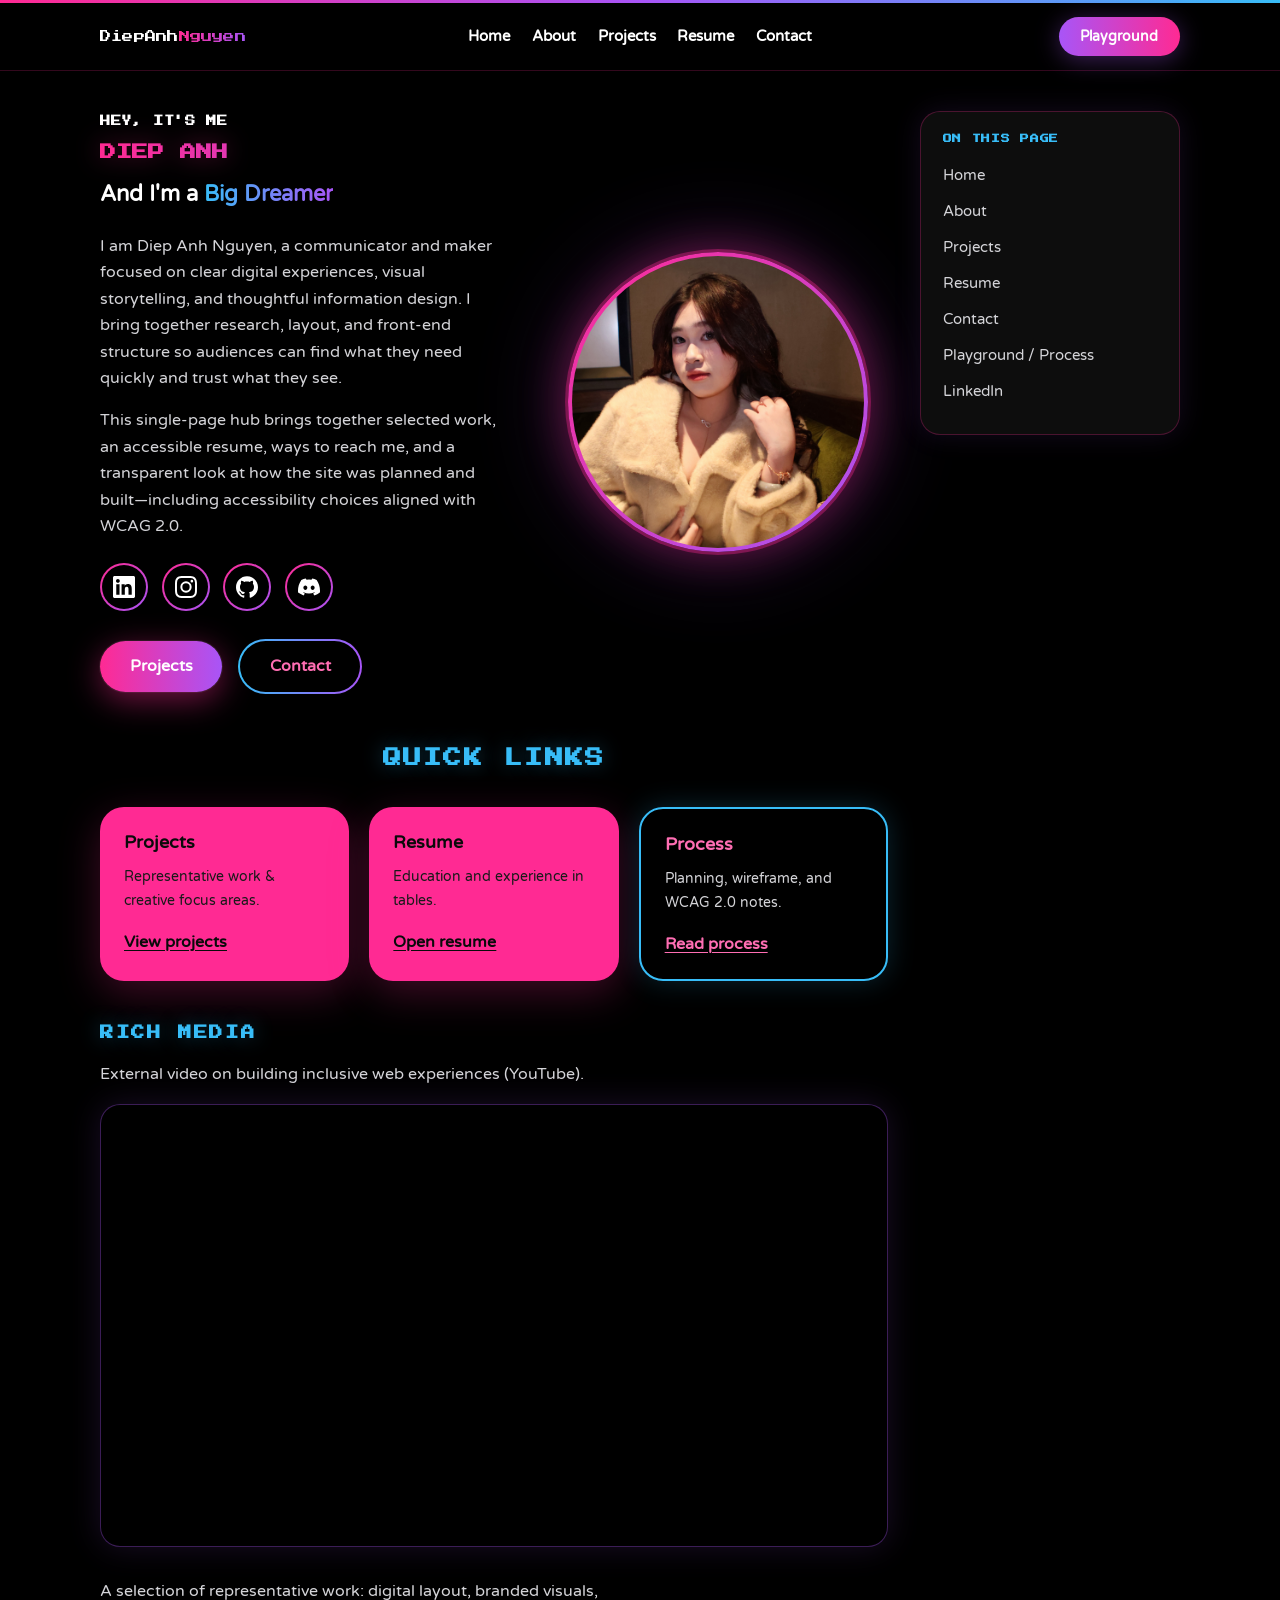
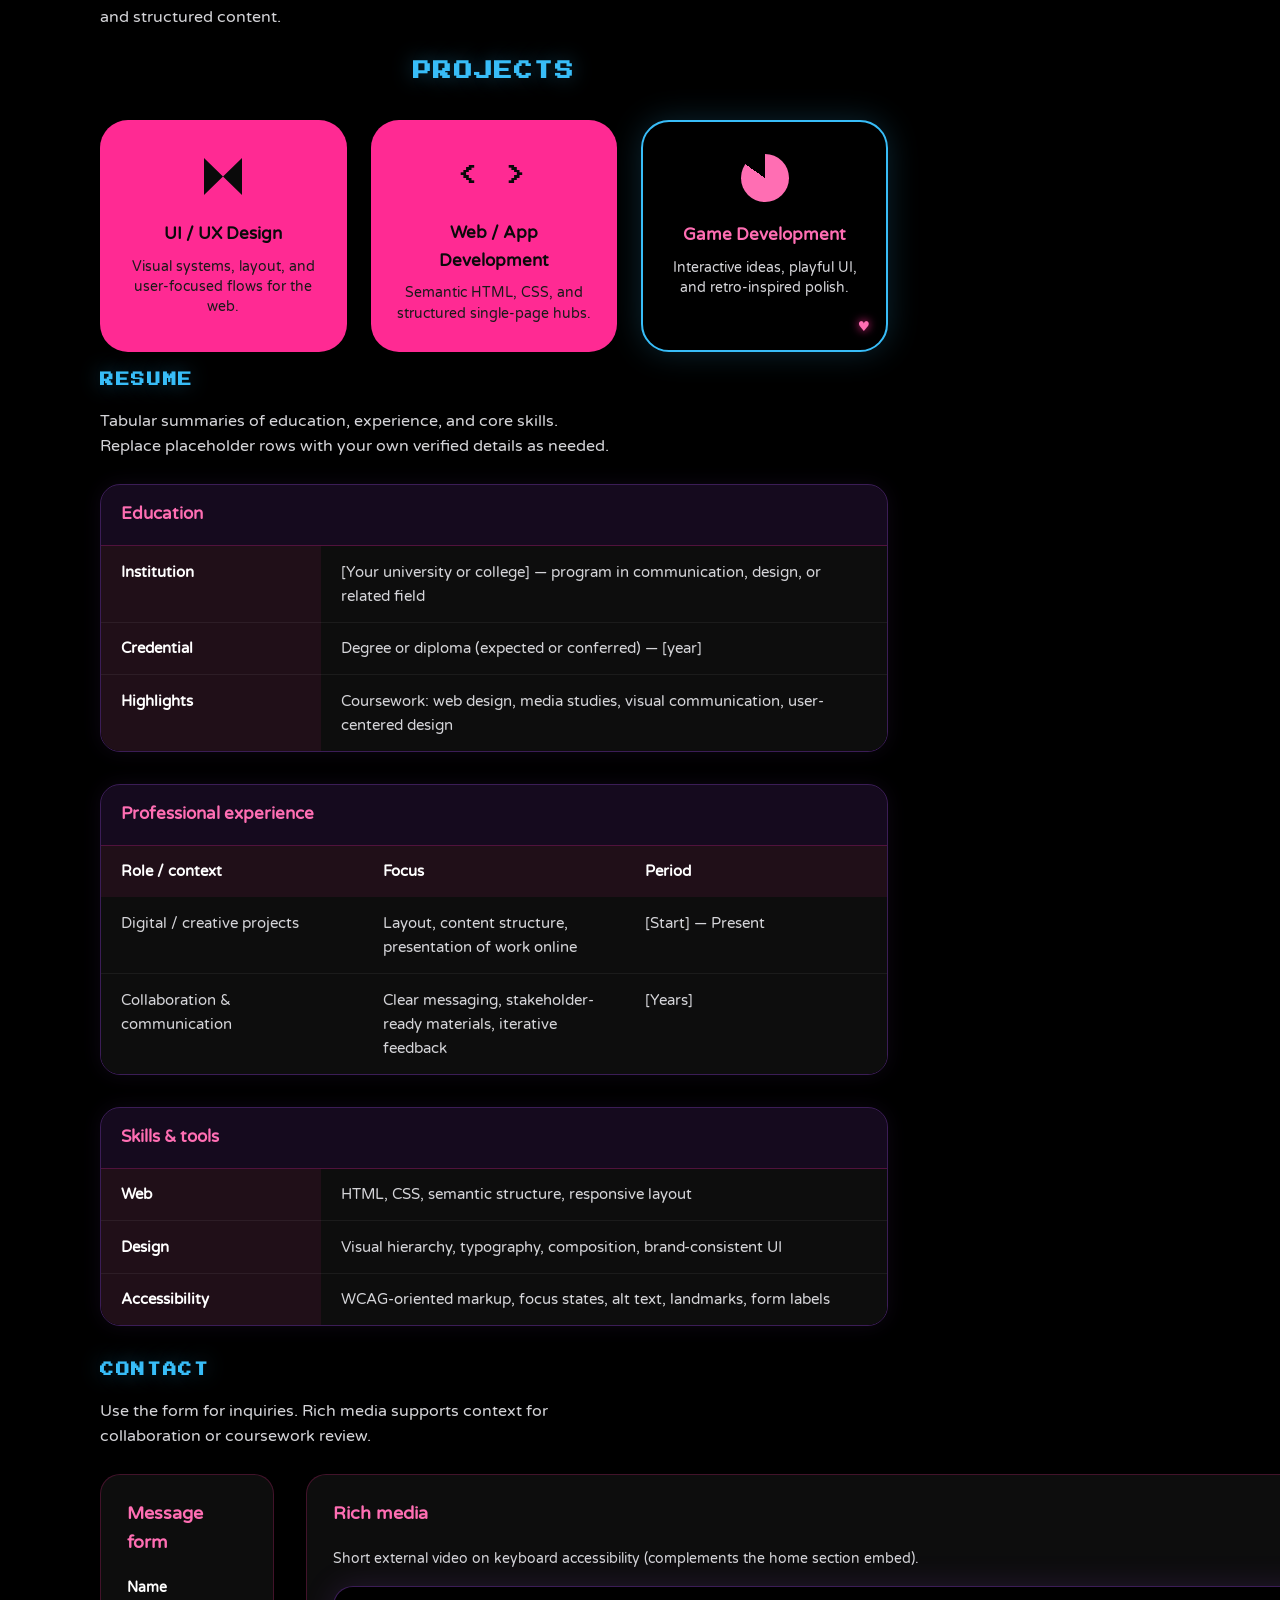
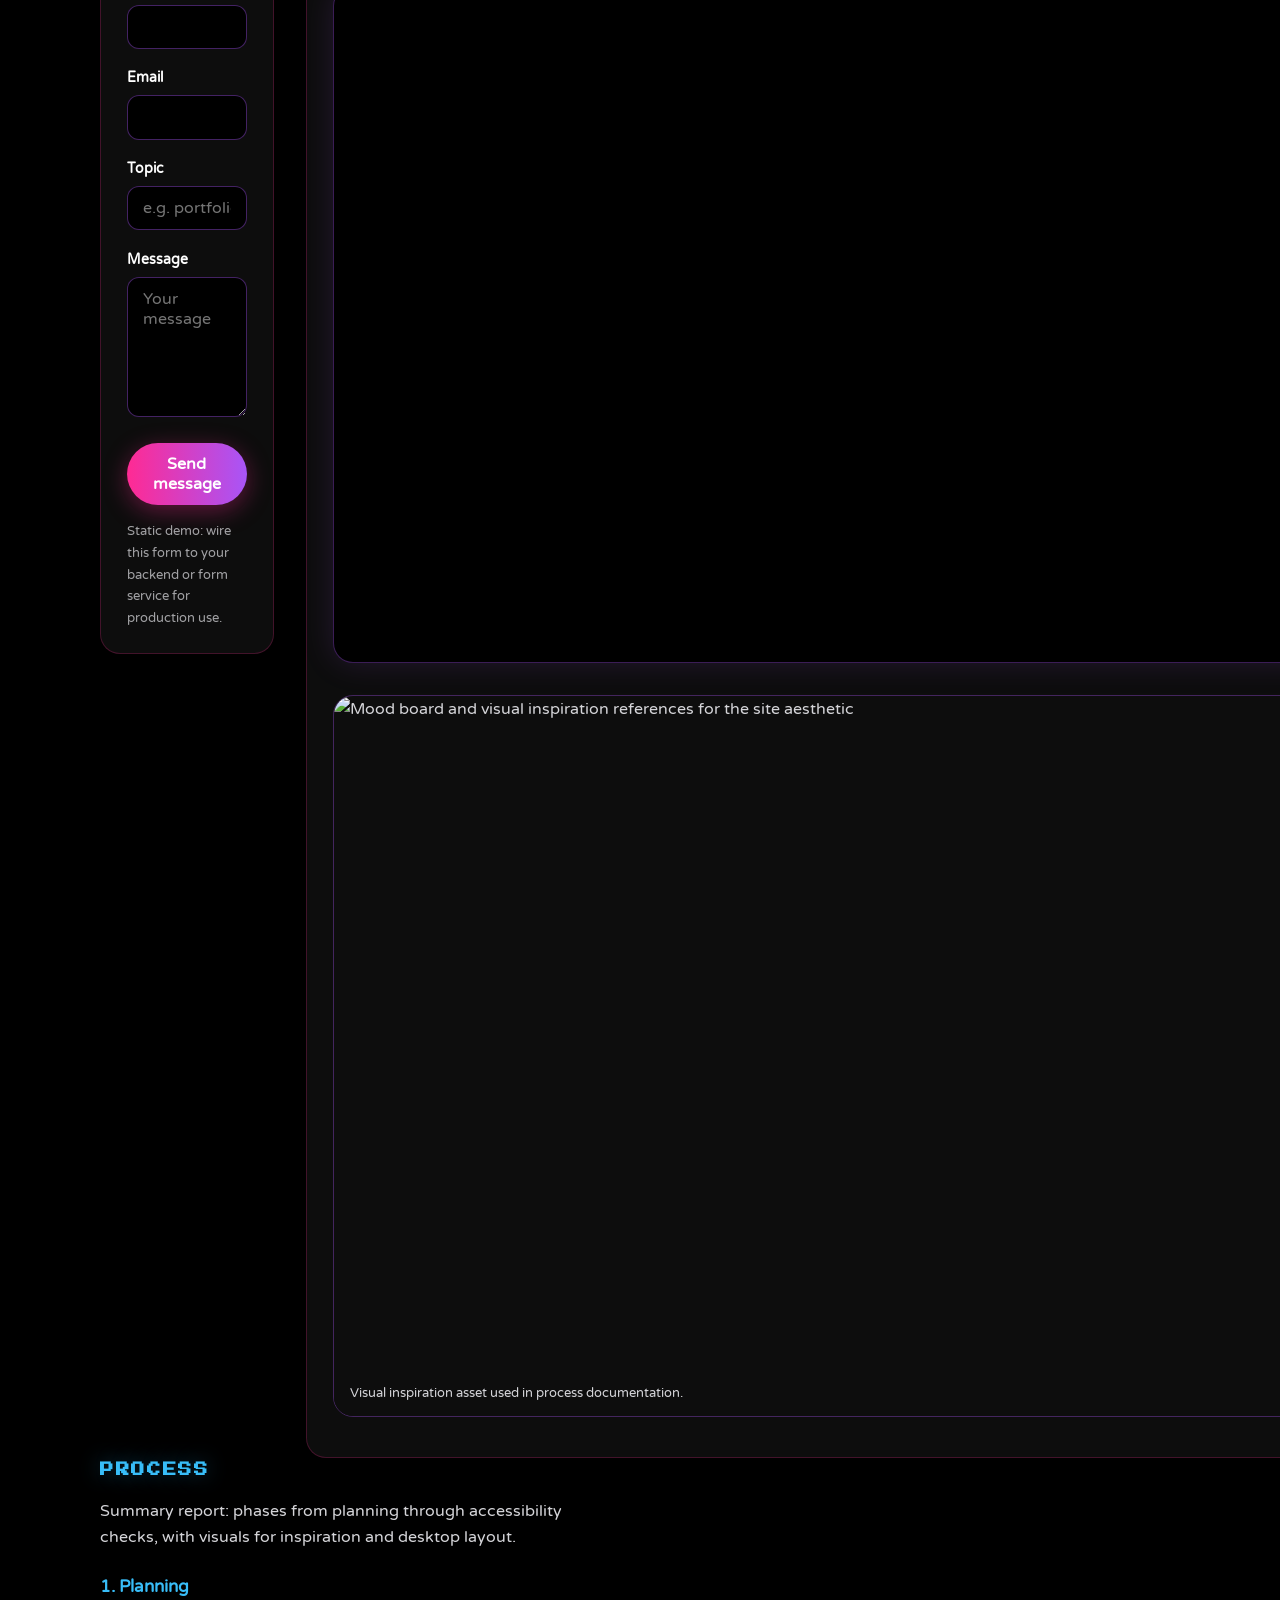
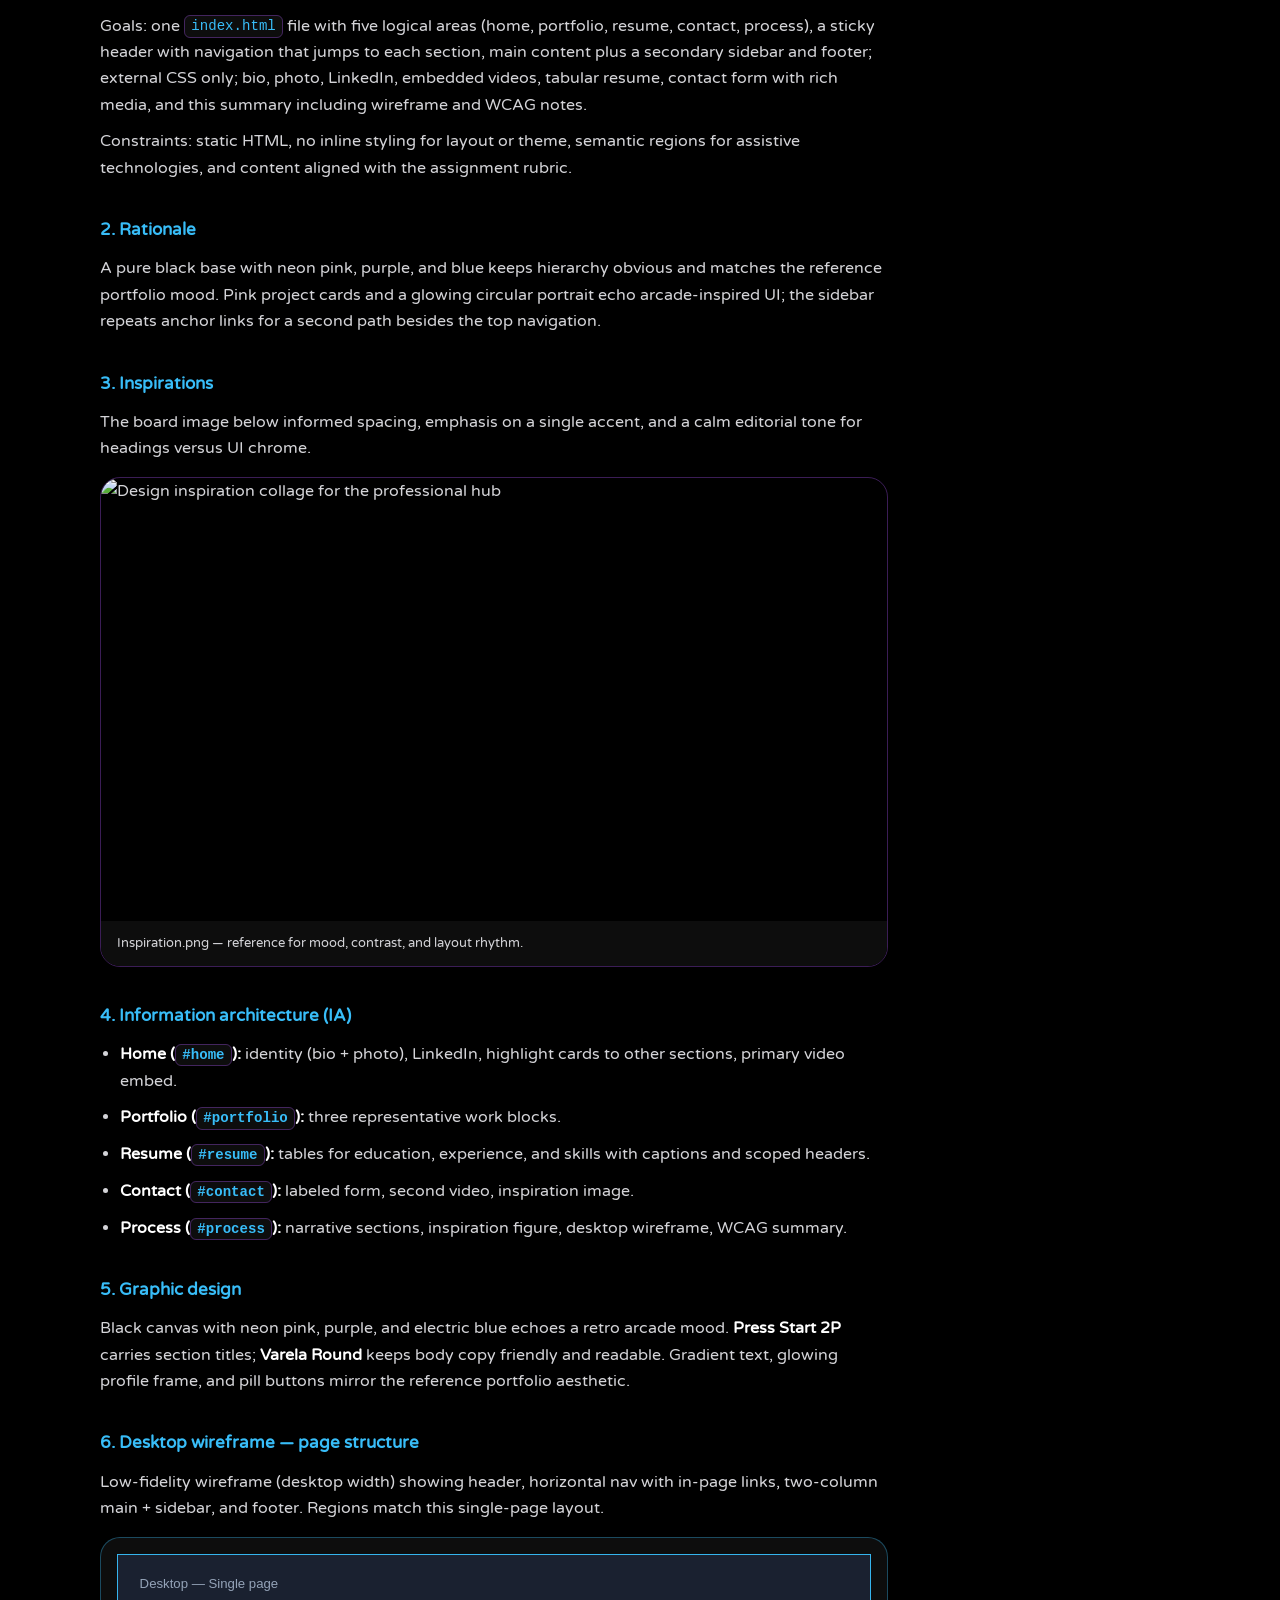
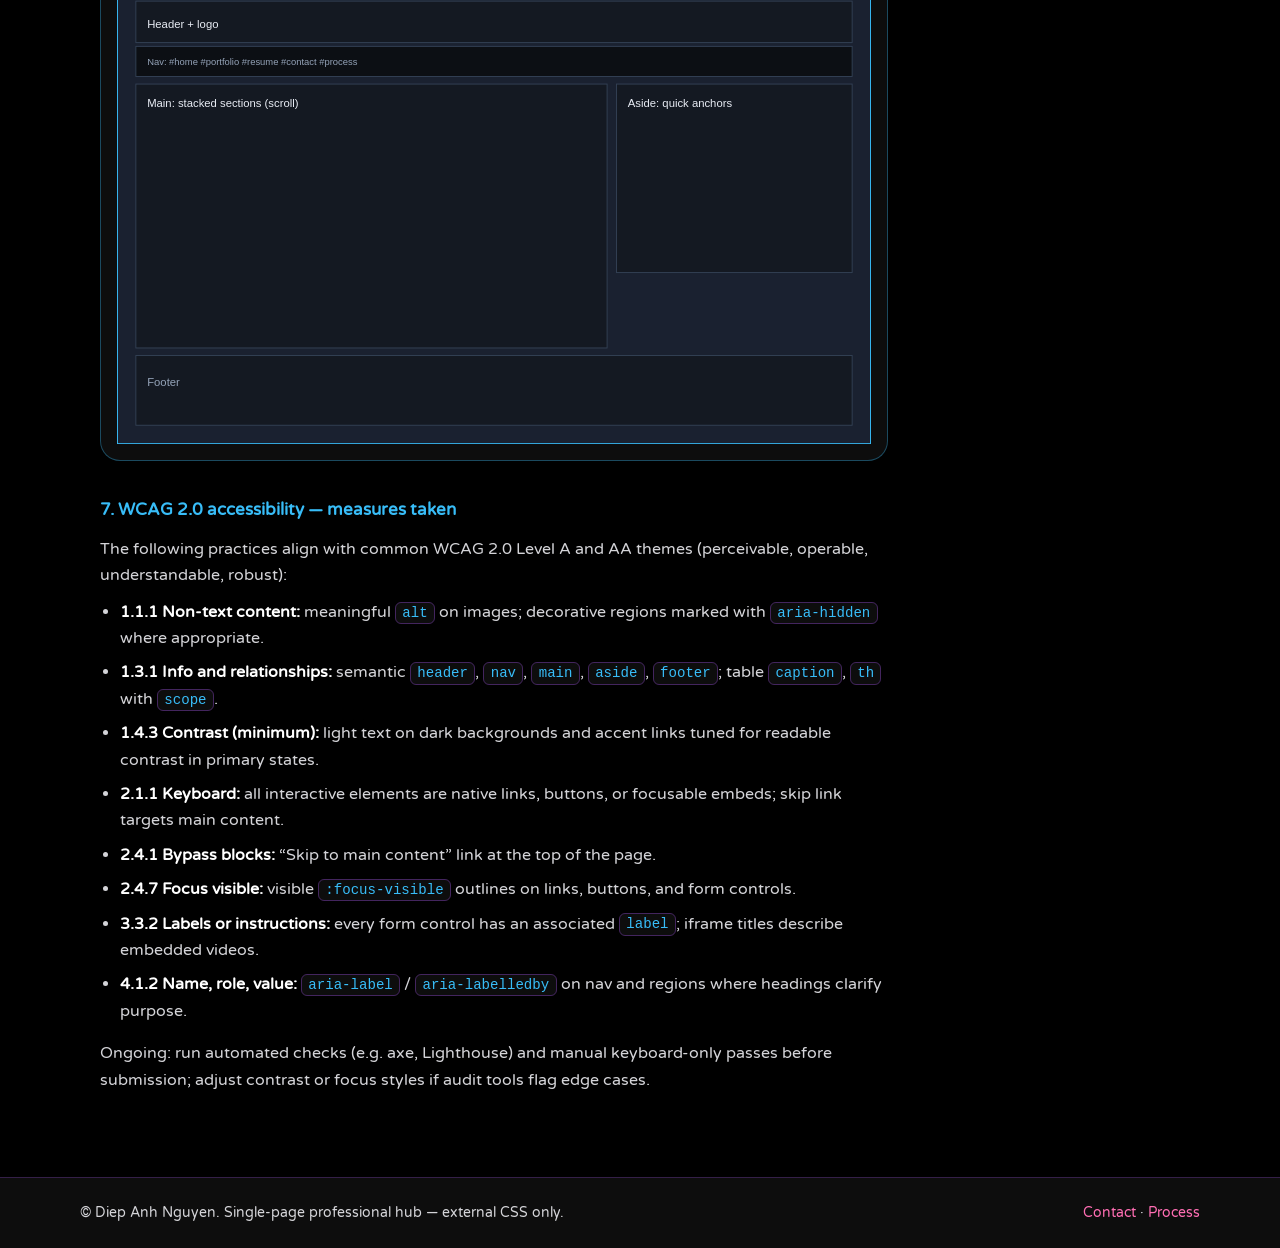
==== index.html @ e95fb3c3 "Add files via upload" ====
<!DOCTYPE html>
<html lang="en">
  <head>
    <meta charset="UTF-8" />
    <meta name="viewport" content="width=device-width, initial-scale=1.0" />
    <title>Diep Anh Nguyen — Professional Hub</title>
    <link rel="stylesheet" href="style.css" />
  </head>
  <body>
    <a class="skip-link" href="#main-content">Skip to main content</a>

    <header class="site-header" role="banner">
      <div class="site-header__accent" aria-hidden="true"></div>
      <div class="site-header__inner">
        <a class="site-logo" href="#home">
          <span class="site-logo__a">DiepAnh</span
          ><span class="site-logo__b">Nguyen</span>
        </a>
        <nav class="site-nav" aria-label="Primary">
          <ul>
            <li><a href="#home">Home</a></li>
            <li><a href="#about">About</a></li>
            <li><a href="#portfolio">Projects</a></li>
            <li><a href="#resume">Resume</a></li>
            <li><a href="#contact">Contact</a></li>
          </ul>
        </nav>
        <a class="btn-playground" href="#process">Playground</a>
      </div>
    </header>

    <div class="layout-shell layout-shell--with-aside">
      <main id="main-content" class="layout-main">
        <section id="home" class="page-section" aria-labelledby="home-heading">
          <div class="hero-grid">
            <div class="hero-copy">
              <h1 id="home-heading" class="hero-title">
                <span class="hero-title__hey">HEY, IT'S ME</span>
                <span class="hero-title__name">DIEP ANH</span>
              </h1>
              <p class="hero-tagline">
                And I'm a
                <span class="text-gradient-shift">Big Dreamer</span>
              </p>
              <div id="about" class="bio-block" aria-labelledby="bio-heading">
                <h2 id="bio-heading" class="visually-hidden">Biography</h2>
                <p>
                  I am Diep Anh Nguyen, a communicator and maker focused on clear
                  digital experiences, visual storytelling, and thoughtful
                  information design. I bring together research, layout, and
                  front-end structure so audiences can find what they need quickly
                  and trust what they see.
                </p>
                <p>
                  This single-page hub brings together selected work, an accessible
                  resume, ways to reach me, and a transparent look at how the site
                  was planned and built—including accessibility choices aligned
                  with WCAG&nbsp;2.0.
                </p>
              </div>
              <div class="social-dock" aria-label="Social links">
                <a
                  class="social-dock__link"
                  href="https://www.linkedin.com/in/diep-anh-nguyen-dan189206/"
                  rel="noopener noreferrer"
                  aria-label="LinkedIn"
                >
                  <svg class="social-dock__icon" viewBox="0 0 24 24" aria-hidden="true" focusable="false"><path fill="currentColor" d="M20.447 20.452h-3.554v-5.569c0-1.328-.027-3.037-1.852-3.037-1.853 0-2.136 1.445-2.136 2.939v5.667H9.351V9h3.414v1.561h.046c.477-.9 1.637-1.85 3.37-1.85 3.601 0 4.267 2.37 4.267 5.455v6.286zM5.337 7.433c-1.144 0-2.063-.926-2.063-2.065 0-1.138.92-2.063 2.063-2.063 1.14 0 2.064.925 2.064 2.063 0 1.139-.925 2.065-2.064 2.065zm1.782 13.019H3.555V9h3.564v11.452zM22.225 0H1.771C.792 0 0 .774 0 1.729v20.542C0 23.227.792 24 1.771 24h20.451C23.2 24 24 23.227 24 22.271V1.729C24 .774 23.2 0 22.222 0h.003z"/></svg>
                </a>
                <a class="social-dock__link" href="#contact" aria-label="Instagram (placeholder — add your URL)">
                  <svg class="social-dock__icon" viewBox="0 0 24 24" aria-hidden="true" focusable="false"><path fill="currentColor" d="M12 2.163c3.204 0 3.584.012 4.85.07 3.252.148 4.771 1.691 4.919 4.919.058 1.265.069 1.645.069 4.849 0 3.205-.012 3.584-.069 4.849-.149 3.225-1.664 4.771-4.919 4.919-1.266.058-1.644.07-4.85.07-3.204 0-3.584-.012-4.849-.07-3.26-.149-4.771-1.699-4.919-4.92-.058-1.265-.07-1.644-.07-4.849 0-3.204.013-3.583.07-4.849.149-3.227 1.664-4.771 4.919-4.919 1.266-.057 1.645-.069 4.849-.069zM12 0C8.741 0 8.333.014 7.053.072 2.695.272.273 2.69.073 7.052.014 8.333 0 8.741 0 12c0 3.259.014 3.668.072 4.948.2 4.358 2.618 6.78 6.98 6.98C8.333 23.986 8.741 24 12 24c3.259 0 3.668-.014 4.948-.072 4.354-.2 6.782-2.618 6.979-6.98.059-1.28.073-1.689.073-4.948 0-3.259-.014-3.667-.072-4.947-.196-4.354-2.617-6.78-6.979-6.98C15.668.014 15.259 0 12 0zm0 5.838a6.162 6.162 0 100 12.324 6.162 6.162 0 000-12.324zM12 16a4 4 0 110-8 4 4 0 010 8zm6.406-11.845a1.44 1.44 0 100 2.881 1.44 1.44 0 000-2.881z"/></svg>
                </a>
                <a class="social-dock__link" href="#contact" aria-label="GitHub (placeholder — add your URL)">
                  <svg class="social-dock__icon" viewBox="0 0 24 24" aria-hidden="true" focusable="false"><path fill="currentColor" d="M12 .297c-6.63 0-12 5.373-12 12 0 5.303 3.438 9.8 8.205 11.385.6.113.82-.258.82-.577 0-.285-.01-1.04-.015-2.04-3.338.724-4.042-1.61-4.042-1.61C4.422 18.07 3.633 17.7 3.633 17.7c-1.087-.744.084-.729.084-.729 1.205.084 1.838 1.236 1.838 1.236 1.07 1.835 2.809 1.305 3.495.998.108-.776.417-1.305.76-1.605-2.665-.3-5.466-1.332-5.466-5.93 0-1.31.465-2.38 1.235-3.22-.135-.303-.54-1.523.105-3.176 0 0 1.005-.322 3.3 1.23.96-.267 1.98-.399 3-.405 1.02.006 2.04.138 3 .405 2.28-1.552 3.285-1.23 3.285-1.23.645 1.653.24 2.873.12 3.176.765.84 1.23 1.91 1.23 3.22 0 4.61-2.805 5.625-5.475 5.92.42.36.81 1.096.81 2.22 0 1.606-.015 2.896-.015 3.286 0 .315.21.69.825.57C20.565 22.092 24 17.592 24 12.297c0-6.627-5.373-12-12-12"/></svg>
                </a>
                <a class="social-dock__link" href="#contact" aria-label="Discord (placeholder — add your URL)">
                  <svg class="social-dock__icon" viewBox="0 0 24 24" aria-hidden="true" focusable="false"><path fill="currentColor" d="M20.317 4.37a19.791 19.791 0 00-4.885-1.515.074.074 0 00-.079.037c-.21.375-.444.864-.608 1.25a18.27 18.27 0 00-5.487 0 12.64 12.64 0 00-.617-1.25.077.077 0 00-.079-.037A19.736 19.736 0 003.677 4.37a.07.07 0 00-.032.027C.533 9.046-.32 13.58.099 18.057a.082.082 0 00.031.057 19.9 19.9 0 005.993 3.03.078.078 0 00.084-.028c.462-.63.874-1.295 1.226-1.994a.076.076 0 00-.041-.106 13.107 13.107 0 01-1.872-.892.077.077 0 01-.008-.128 10.2 10.2 0 00.372-.292.074.074 0 01.077-.01c3.928 1.793 8.18 1.793 12.062 0a.074.074 0 01.078.01c.12.098.246.198.373.292a.074.074 0 01-.006.127 12.299 12.299 0 01-1.873.892.077.077 0 00-.041.107c.36.698.772 1.362 1.225 1.993a.076.076 0 00.084.028 19.839 19.839 0 006.002-3.03.077.077 0 00.032-.054c.5-5.177-.838-9.674-3.549-13.66a.061.061 0 00-.031-.03zM8.02 15.33c-1.183 0-2.157-1.085-2.157-2.419 0-1.333.956-2.419 2.157-2.419 1.21 0 2.176 1.096 2.157 2.42 0 1.333-.956 2.418-2.157 2.418zm7.975 0c-1.183 0-2.157-1.085-2.157-2.419 0-1.333.955-2.419 2.157-2.419 1.21 0 2.176 1.096 2.157 2.42 0 1.333-.946 2.418-2.157 2.418z"/></svg>
                </a>
              </div>
              <div class="hero-actions">
                <a class="btn btn--glow" href="#portfolio">Projects</a>
                <a class="btn btn--outline-neon" href="#contact">Contact</a>
              </div>
            </div>
            <figure class="hero-profile">
              <div class="hero-profile__ring">
                <img
                  src="Profile_picture.JPG"
                  width="640"
                  height="800"
                  alt="Professional portrait of Diep Anh Nguyen"
                />
              </div>
              <figcaption class="visually-hidden">
                Representative photo for professional use.
              </figcaption>
            </figure>
          </div>

          <div aria-labelledby="highlights-title">
            <h2 id="highlights-title" class="section-title-pixel">Quick links</h2>
            <div class="card-grid card-grid--neon">
              <article class="card card--neon">
                <div class="card__body">
                  <h3>Projects</h3>
                  <p>Representative work &amp; creative focus areas.</p>
                  <a href="#portfolio">View projects</a>
                </div>
              </article>
              <article class="card card--neon">
                <div class="card__body">
                  <h3>Resume</h3>
                  <p>Education and experience in tables.</p>
                  <a href="#resume">Open resume</a>
                </div>
              </article>
              <article class="card card--neon card--neon-alt">
                <div class="card__body">
                  <h3>Process</h3>
                  <p>Planning, wireframe, and WCAG&nbsp;2.0 notes.</p>
                  <a href="#process">Read process</a>
                </div>
              </article>
            </div>
          </div>

          <div aria-labelledby="video-title">
            <h2 id="video-title" class="section-title-pixel section-title-pixel--sm">Rich media</h2>
            <p class="lead lead--spacing">
              External video on building inclusive web experiences (YouTube).
            </p>
            <div class="embed-wrap embed-wrap--16x9">
              <iframe
                src="https://www.youtube.com/embed/20SHvUiiPKQ"
                title="YouTube: Introduction to Web Accessibility and W3C Standards"
                allow="accelerometer; autoplay; clipboard-write; encrypted-media; gyroscope; picture-in-picture; web-share"
                allowfullscreen
              ></iframe>
            </div>
          </div>
        </section>

        <section
          id="portfolio"
          class="page-section"
          aria-labelledby="portfolio-heading"
        >
          <p class="section-intro">
            A selection of representative work: digital layout, branded visuals,
            and structured content.
          </p>
          <h2 id="portfolio-heading" class="section-title-pixel">PROJECTS</h2>
          <div class="project-cards">
            <article class="project-card">
              <div class="project-card__icon" aria-hidden="true">
                <svg viewBox="0 0 38 57" width="38" height="57" focusable="false"><path fill="currentColor" d="M19 28.5L0 47V10l19 18.5zm0 0L38 47V10L19 28.5z"/></svg>
              </div>
              <h3 class="project-card__title">UI / UX Design</h3>
              <p class="project-card__desc">
                Visual systems, layout, and user-focused flows for the web.
              </p>
            </article>
            <article class="project-card">
              <div class="project-card__icon project-card__icon--code" aria-hidden="true">&lt; &gt;</div>
              <h3 class="project-card__title">Web / App Development</h3>
              <p class="project-card__desc">
                Semantic HTML, CSS, and structured single-page hubs.
              </p>
            </article>
            <article class="project-card project-card--featured">
              <div class="project-card__icon project-card__icon--pac" aria-hidden="true">
                <span class="pac-body"></span>
              </div>
              <h3 class="project-card__title">Game Development</h3>
              <p class="project-card__desc">
                Interactive ideas, playful UI, and retro-inspired polish.
              </p>
              <span class="project-card__heart" aria-hidden="true">♥</span>
            </article>
          </div>
        </section>

        <section id="resume" class="page-section" aria-labelledby="resume-heading">
          <h2 id="resume-heading" class="section-title-pixel section-title-pixel--sm">Resume</h2>
          <p class="section-intro">
            Tabular summaries of education, experience, and core skills. Replace
            placeholder rows with your own verified details as needed.
          </p>
          <div class="table-wrap">
            <table class="resume-table">
              <caption>Education</caption>
              <tbody>
                <tr>
                  <th scope="row">Institution</th>
                  <td>
                    [Your university or college] — program in communication,
                    design, or related field
                  </td>
                </tr>
                <tr>
                  <th scope="row">Credential</th>
                  <td>Degree or diploma (expected or conferred) — [year]</td>
                </tr>
                <tr>
                  <th scope="row">Highlights</th>
                  <td>
                    Coursework: web design, media studies, visual communication,
                    user-centered design
                  </td>
                </tr>
              </tbody>
            </table>
          </div>
          <div class="table-wrap">
            <table class="resume-table">
              <caption>Professional experience</caption>
              <thead>
                <tr>
                  <th scope="col">Role / context</th>
                  <th scope="col">Focus</th>
                  <th scope="col">Period</th>
                </tr>
              </thead>
              <tbody>
                <tr>
                  <td>Digital / creative projects</td>
                  <td>
                    Layout, content structure, presentation of work online
                  </td>
                  <td>[Start] — Present</td>
                </tr>
                <tr>
                  <td>Collaboration &amp; communication</td>
                  <td>
                    Clear messaging, stakeholder-ready materials, iterative
                    feedback
                  </td>
                  <td>[Years]</td>
                </tr>
              </tbody>
            </table>
          </div>
          <div class="table-wrap">
            <table class="resume-table">
              <caption>Skills &amp; tools</caption>
              <tbody>
                <tr>
                  <th scope="row">Web</th>
                  <td>HTML, CSS, semantic structure, responsive layout</td>
                </tr>
                <tr>
                  <th scope="row">Design</th>
                  <td>
                    Visual hierarchy, typography, composition, brand-consistent
                    UI
                  </td>
                </tr>
                <tr>
                  <th scope="row">Accessibility</th>
                  <td>
                    WCAG-oriented markup, focus states, alt text, landmarks,
                    form labels
                  </td>
                </tr>
              </tbody>
            </table>
          </div>
        </section>

        <section
          id="contact"
          class="page-section"
          aria-labelledby="contact-heading"
        >
          <h2 id="contact-heading" class="section-title-pixel section-title-pixel--sm">Contact</h2>
          <p class="section-intro">
            Use the form for inquiries. Rich media supports context for
            collaboration or coursework review.
          </p>
          <div class="contact-layout">
            <section class="form-panel" aria-labelledby="form-heading">
              <h2 id="form-heading">Message form</h2>
              <form action="#" method="get">
                <div class="form-group">
                  <label for="contact-name">Name</label>
                  <input
                    type="text"
                    id="contact-name"
                    name="name"
                    autocomplete="name"
                    required
                  />
                </div>
                <div class="form-group">
                  <label for="contact-email">Email</label>
                  <input
                    type="email"
                    id="contact-email"
                    name="email"
                    autocomplete="email"
                    required
                  />
                </div>
                <div class="form-group">
                  <label for="contact-topic">Topic</label>
                  <input
                    type="text"
                    id="contact-topic"
                    name="topic"
                    placeholder="e.g. portfolio feedback, opportunity"
                  />
                </div>
                <div class="form-group">
                  <label for="contact-message">Message</label>
                  <textarea
                    id="contact-message"
                    name="message"
                    required
                    placeholder="Your message"
                  ></textarea>
                </div>
                <button type="submit" class="btn-submit">Send message</button>
              </form>
              <p class="form-note">
                Static demo: wire this form to your backend or form service for
                production use.
              </p>
            </section>
            <section class="media-panel" aria-labelledby="media-heading">
              <h2 id="media-heading">Rich media</h2>
              <p>
                Short external video on keyboard accessibility (complements the
                home section embed).
              </p>
              <div class="embed-wrap embed-wrap--16x9">
                <iframe
                  src="https://www.youtube.com/embed/B1Cpezh0588"
                  title="YouTube: Web Accessibility Perspectives — Keyboard Compatibility (W3C WAI)"
                  allow="accelerometer; autoplay; clipboard-write; encrypted-media; gyroscope; picture-in-picture; web-share"
                  allowfullscreen
                ></iframe>
              </div>
              <figure class="inspiration-figure">
                <img
                  src="Inspiration.png"
                  width="1200"
                  height="675"
                  alt="Mood board and visual inspiration references for the site aesthetic"
                />
                <figcaption>
                  Visual inspiration asset used in process documentation.
                </figcaption>
              </figure>
            </section>
          </div>
        </section>

        <section
          id="process"
          class="page-section"
          aria-labelledby="process-heading"
        >
          <h2 id="process-heading" class="section-title-pixel section-title-pixel--sm">Process</h2>
          <p class="section-intro">
            Summary report: phases from planning through accessibility checks,
            with visuals for inspiration and desktop layout.
          </p>

          <section class="process-section" aria-labelledby="planning-h">
            <h3 id="planning-h">1. Planning</h3>
            <p>
              Goals: one <code>index.html</code> file with five logical areas
              (home, portfolio, resume, contact, process), a sticky header with
              navigation that jumps to each section, main content plus a
              secondary sidebar and footer; external CSS only; bio, photo,
              LinkedIn, embedded videos, tabular resume, contact form with rich
              media, and this summary including wireframe and WCAG notes.
            </p>
            <p>
              Constraints: static HTML, no inline styling for layout or theme,
              semantic regions for assistive technologies, and content aligned
              with the assignment rubric.
            </p>
          </section>

          <section class="process-section" aria-labelledby="rationale-h">
            <h3 id="rationale-h">2. Rationale</h3>
            <p>
              A pure black base with neon pink, purple, and blue keeps hierarchy
              obvious and matches the reference portfolio mood. Pink project
              cards and a glowing circular portrait echo arcade-inspired UI; the
              sidebar repeats anchor links for a second path besides the top
              navigation.
            </p>
          </section>

          <section class="process-section" aria-labelledby="inspiration-h">
            <h3 id="inspiration-h">3. Inspirations</h3>
            <p>
              The board image below informed spacing, emphasis on a single accent,
              and a calm editorial tone for headings versus UI chrome.
            </p>
            <figure class="inspiration-figure">
              <img
                src="Inspiration.png"
                width="1200"
                height="675"
                alt="Design inspiration collage for the professional hub"
              />
              <figcaption>
                Inspiration.png — reference for mood, contrast, and layout rhythm.
              </figcaption>
            </figure>
          </section>

          <section class="process-section" aria-labelledby="ia-h">
            <h3 id="ia-h">4. Information architecture (IA)</h3>
            <ul>
              <li>
                <strong>Home (<code>#home</code>):</strong> identity (bio +
                photo), LinkedIn, highlight cards to other sections, primary
                video embed.
              </li>
              <li>
                <strong>Portfolio (<code>#portfolio</code>):</strong> three
                representative work blocks.
              </li>
              <li>
                <strong>Resume (<code>#resume</code>):</strong> tables for
                education, experience, and skills with captions and scoped
                headers.
              </li>
              <li>
                <strong>Contact (<code>#contact</code>):</strong> labeled form,
                second video, inspiration image.
              </li>
              <li>
                <strong>Process (<code>#process</code>):</strong> narrative
                sections, inspiration figure, desktop wireframe, WCAG summary.
              </li>
            </ul>
          </section>

          <section class="process-section" aria-labelledby="graphic-h">
            <h3 id="graphic-h">5. Graphic design</h3>
            <p>
              Black canvas with neon pink, purple, and electric blue echoes a
              retro arcade mood. <strong>Press Start 2P</strong> carries section
              titles; <strong>Varela Round</strong> keeps body copy friendly and
              readable. Gradient text, glowing profile frame, and pill buttons
              mirror the reference portfolio aesthetic.
            </p>
          </section>

          <section class="process-section" aria-labelledby="wire-h">
            <h3 id="wire-h">6. Desktop wireframe — page structure</h3>
            <p>
              Low-fidelity wireframe (desktop width) showing header, horizontal
              nav with in-page links, two-column main + sidebar, and footer.
              Regions match this single-page layout.
            </p>
            <div
              class="wireframe-box"
              role="img"
              aria-label="Desktop wireframe: header, nav, main with sections, aside, footer"
            >
              <svg
                viewBox="0 0 800 520"
                xmlns="http://www.w3.org/2000/svg"
                aria-hidden="true"
              >
                <rect
                  width="800"
                  height="520"
                  fill="#1a2130"
                  stroke="#38bdf8"
                  stroke-width="2"
                />
                <text
                  x="24"
                  y="36"
                  fill="#94a3b8"
                  font-size="14"
                  font-family="sans-serif"
                >
                  Desktop — Single page
                </text>
                <rect
                  x="20"
                  y="50"
                  width="760"
                  height="44"
                  fill="#141922"
                  stroke="#334155"
                />
                <text
                  x="32"
                  y="78"
                  fill="#e8ecf4"
                  font-size="12"
                  font-family="sans-serif"
                >
                  Header + logo
                </text>
                <rect
                  x="20"
                  y="98"
                  width="760"
                  height="32"
                  fill="#0c0f14"
                  stroke="#334155"
                />
                <text
                  x="32"
                  y="118"
                  fill="#94a3b8"
                  font-size="10"
                  font-family="sans-serif"
                >
                  Nav: #home #portfolio #resume #contact #process
                </text>
                <rect
                  x="20"
                  y="138"
                  width="500"
                  height="280"
                  fill="#141922"
                  stroke="#334155"
                />
                <text
                  x="32"
                  y="162"
                  fill="#e8ecf4"
                  font-size="12"
                  font-family="sans-serif"
                >
                  Main: stacked sections (scroll)
                </text>
                <rect
                  x="530"
                  y="138"
                  width="250"
                  height="200"
                  fill="#141922"
                  stroke="#334155"
                />
                <text
                  x="542"
                  y="162"
                  fill="#e8ecf4"
                  font-size="12"
                  font-family="sans-serif"
                >
                  Aside: quick anchors
                </text>
                <rect
                  x="20"
                  y="426"
                  width="760"
                  height="74"
                  fill="#141922"
                  stroke="#334155"
                />
                <text
                  x="32"
                  y="458"
                  fill="#94a3b8"
                  font-size="12"
                  font-family="sans-serif"
                >
                  Footer
                </text>
              </svg>
            </div>
          </section>

          <section class="process-section" aria-labelledby="wcag-h">
            <h3 id="wcag-h">7. WCAG 2.0 accessibility — measures taken</h3>
            <p>
              The following practices align with common WCAG&nbsp;2.0 Level&nbsp;A
              and AA themes (perceivable, operable, understandable, robust):
            </p>
            <ul class="wcag-list">
              <li>
                <strong>1.1.1 Non-text content:</strong> meaningful
                <code>alt</code> on images; decorative regions marked with
                <code>aria-hidden</code> where appropriate.
              </li>
              <li>
                <strong>1.3.1 Info and relationships:</strong> semantic
                <code>header</code>, <code>nav</code>, <code>main</code>,
                <code>aside</code>, <code>footer</code>; table
                <code>caption</code>, <code>th</code> with <code>scope</code>.
              </li>
              <li>
                <strong>1.4.3 Contrast (minimum):</strong> light text on dark
                backgrounds and accent links tuned for readable contrast in
                primary states.
              </li>
              <li>
                <strong>2.1.1 Keyboard:</strong> all interactive elements are
                native links, buttons, or focusable embeds; skip link targets
                main content.
              </li>
              <li>
                <strong>2.4.1 Bypass blocks:</strong> “Skip to main content” link
                at the top of the page.
              </li>
              <li>
                <strong>2.4.7 Focus visible:</strong> visible
                <code>:focus-visible</code> outlines on links, buttons, and form
                controls.
              </li>
              <li>
                <strong>3.3.2 Labels or instructions:</strong> every form control
                has an associated <code>label</code>; iframe titles describe
                embedded videos.
              </li>
              <li>
                <strong>4.1.2 Name, role, value:</strong>
                <code>aria-label</code> / <code>aria-labelledby</code> on nav
                and regions where headings clarify purpose.
              </li>
            </ul>
            <p>
              Ongoing: run automated checks (e.g. axe, Lighthouse) and manual
              keyboard-only passes before submission; adjust contrast or focus
              styles if audit tools flag edge cases.
            </p>
          </section>
        </section>
      </main>

      <aside class="layout-aside" aria-label="Secondary">
        <h2>On this page</h2>
        <ul>
          <li><a href="#home">Home</a></li>
          <li><a href="#about">About</a></li>
          <li><a href="#portfolio">Projects</a></li>
          <li><a href="#resume">Resume</a></li>
          <li><a href="#contact">Contact</a></li>
          <li><a href="#process">Playground / Process</a></li>
          <li>
            <a
              href="https://www.linkedin.com/in/diep-anh-nguyen-dan189206/"
              rel="noopener noreferrer"
              >LinkedIn</a
            >
          </li>
        </ul>
      </aside>
    </div>

    <footer class="site-footer" role="contentinfo">
      <div class="site-footer__inner">
        <p>© Diep Anh Nguyen. Single-page professional hub — external CSS only.</p>
        <p>
          <a href="#contact">Contact</a>
          ·
          <a href="#process">Process</a>
        </p>
      </div>
    </footer>
  </body>
</html>
---- style.css ----
@import url("https://fonts.googleapis.com/css2?family=Press+Start+2P&family=Varela+Round&display=swap");

*,
*::before,
*::after {
  box-sizing: border-box;
  margin: 0;
  padding: 0;
}

html {
  scroll-behavior: smooth;
}

:root {
  --bg: #000000;
  --bg-panel: #0d0d0d;
  --neon-pink: #ff2a93;
  --neon-pink-soft: #ff6eb3;
  --neon-purple: #a855f7;
  --neon-blue: #38bdf8;
  --neon-blue-deep: #6366f1;
  --text: #ffffff;
  --text-soft: #d4d4d8;
  --border-glow: rgba(255, 42, 147, 0.45);
  --radius: 20px;
  --radius-pill: 999px;
  --font-pixel: "Press Start 2P", ui-monospace, monospace;
  --font-sans: "Varela Round", system-ui, sans-serif;
  --max-width: 1120px;
  --header-h: 4.5rem;
}

body {
  font-family: var(--font-sans);
  font-size: 1rem;
  line-height: 1.65;
  color: var(--text-soft);
  background: var(--bg);
  min-height: 100vh;
  display: flex;
  flex-direction: column;
}

a {
  color: var(--neon-pink-soft);
  text-decoration: none;
  transition: color 0.2s, filter 0.2s;
}

a:hover {
  color: var(--neon-blue);
}

a:focus-visible,
button:focus-visible,
input:focus-visible,
textarea:focus-visible,
select:focus-visible {
  outline: 3px solid var(--neon-pink);
  outline-offset: 3px;
}

img,
video,
iframe {
  max-width: 100%;
  height: auto;
  display: block;
}

code {
  font-family: ui-monospace, monospace;
  font-size: 0.88em;
  background: var(--bg-panel);
  padding: 0.15em 0.45em;
  border-radius: 6px;
  border: 1px solid rgba(168, 85, 247, 0.35);
  color: var(--neon-blue);
}

.visually-hidden {
  position: absolute;
  width: 1px;
  height: 1px;
  padding: 0;
  margin: -1px;
  overflow: hidden;
  clip: rect(0, 0, 0, 0);
  white-space: nowrap;
  border: 0;
}

.skip-link {
  position: absolute;
  left: -9999px;
  top: 0;
  z-index: 9999;
  padding: 0.75rem 1.25rem;
  background: linear-gradient(90deg, var(--neon-pink), var(--neon-purple));
  color: #fff;
  font-weight: 700;
  font-family: var(--font-sans);
  border-radius: 0 0 12px 0;
}

.skip-link:focus {
  left: 0;
}

/* Scrollbar (WebKit) */
::-webkit-scrollbar {
  width: 10px;
}
::-webkit-scrollbar-track {
  background: var(--bg);
}
::-webkit-scrollbar-thumb {
  background: linear-gradient(180deg, var(--neon-pink), var(--neon-purple));
  border-radius: var(--radius-pill);
}

/* —— Header —— */
.site-header {
  position: sticky;
  top: 0;
  z-index: 100;
  background: rgba(0, 0, 0, 0.92);
  backdrop-filter: blur(10px);
  border-bottom: 1px solid rgba(255, 42, 147, 0.2);
}

.site-header__accent {
  height: 3px;
  background: linear-gradient(90deg, var(--neon-pink), var(--neon-purple), var(--neon-blue));
}

.site-header__inner {
  max-width: var(--max-width);
  margin: 0 auto;
  padding: 0.85rem 1.25rem;
  display: grid;
  grid-template-columns: 1fr auto 1fr;
  align-items: center;
  gap: 0.75rem 1rem;
}

.site-logo {
  justify-self: start;
  font-family: var(--font-pixel);
  font-size: clamp(0.55rem, 1.8vw, 0.7rem);
  line-height: 1.4;
  text-decoration: none;
  letter-spacing: 0.02em;
}

.site-logo__a {
  color: var(--text);
}

.site-logo__b {
  background: linear-gradient(90deg, var(--neon-pink), var(--neon-purple));
  -webkit-background-clip: text;
  background-clip: text;
  color: transparent;
}

.site-nav {
  justify-self: center;
}

.site-nav ul {
  list-style: none;
  display: flex;
  flex-wrap: wrap;
  justify-content: center;
  gap: 0.5rem 1.35rem;
  align-items: center;
}

.site-nav a {
  color: var(--text);
  font-weight: 600;
  font-size: 0.95rem;
  text-decoration: none;
  padding: 0.25rem 0;
  border-bottom: 2px solid transparent;
}

.site-nav a:hover {
  color: var(--neon-pink-soft);
  border-bottom-color: var(--neon-pink);
}

.btn-playground {
  justify-self: end;
  display: inline-flex;
  align-items: center;
  padding: 0.5rem 1.35rem;
  font-family: var(--font-sans);
  font-weight: 700;
  font-size: 0.9rem;
  color: #fff;
  text-decoration: none;
  border-radius: var(--radius-pill);
  background: linear-gradient(90deg, var(--neon-purple), var(--neon-pink));
  box-shadow: 0 4px 24px rgba(168, 85, 247, 0.35);
}

.btn-playground:hover {
  filter: brightness(1.12);
  color: #fff;
}

@media (max-width: 820px) {
  .site-header__inner {
    grid-template-columns: 1fr auto;
    grid-template-areas:
      "logo playground"
      "nav nav";
  }
  .site-logo {
    grid-area: logo;
  }
  .btn-playground {
    grid-area: playground;
  }
  .site-nav {
    grid-area: nav;
    width: 100%;
  }
  .site-nav ul {
    justify-content: center;
  }
}

.page-section {
  scroll-margin-top: calc(var(--header-h) + 1rem);
}

.layout-shell {
  flex: 1;
  width: 100%;
  max-width: var(--max-width);
  margin: 0 auto;
  padding: 2.5rem 1.25rem 3rem;
  display: grid;
  grid-template-columns: 1fr;
  gap: 2rem;
}

@media (min-width: 900px) {
  .layout-shell--with-aside {
    grid-template-columns: 1fr 260px;
    align-items: start;
  }
}

.layout-main {
  min-width: 0;
}

.layout-aside {
  background: var(--bg-panel);
  border: 1px solid rgba(255, 42, 147, 0.25);
  border-radius: var(--radius);
  padding: 1.25rem 1.35rem;
  box-shadow: 0 0 28px rgba(168, 85, 247, 0.12);
}

.layout-aside h2 {
  font-family: var(--font-pixel);
  font-size: 0.55rem;
  line-height: 1.6;
  margin-bottom: 1rem;
  color: var(--neon-blue);
  text-transform: uppercase;
  letter-spacing: 0.08em;
}

.layout-aside ul {
  list-style: none;
}

.layout-aside li {
  margin-bottom: 0.6rem;
}

.layout-aside a {
  font-size: 0.92rem;
  color: var(--text-soft);
}

.layout-aside a:hover {
  color: var(--neon-pink-soft);
}

.site-footer {
  margin-top: auto;
  background: var(--bg-panel);
  border-top: 1px solid rgba(168, 85, 247, 0.25);
  padding: 1.5rem 1.25rem;
}

.site-footer__inner {
  max-width: var(--max-width);
  margin: 0 auto;
  display: flex;
  flex-wrap: wrap;
  align-items: center;
  justify-content: space-between;
  gap: 1rem;
  font-size: 0.85rem;
  color: var(--text-soft);
}

.site-footer a {
  color: var(--neon-pink-soft);
}

/* Section titles (pixel) */
.section-title-pixel {
  font-family: var(--font-pixel);
  font-size: clamp(0.85rem, 2.5vw, 1.15rem);
  line-height: 1.8;
  text-align: center;
  color: var(--neon-blue);
  text-transform: uppercase;
  letter-spacing: 0.12em;
  margin-bottom: 2rem;
  text-shadow: 0 0 20px rgba(56, 189, 248, 0.35);
}

.section-title-pixel--sm {
  font-size: clamp(0.65rem, 2vw, 0.85rem);
  text-align: left;
  margin-bottom: 1rem;
}

.section-intro {
  color: var(--text-soft);
  max-width: 52ch;
  margin-bottom: 1.5rem;
  font-size: 0.98rem;
}

.lead--spacing {
  margin-bottom: 1rem;
}

.form-note {
  margin-top: 1rem;
  font-size: 0.82rem;
  color: rgba(212, 212, 216, 0.75);
}

/* —— Hero —— */
.hero-grid {
  display: grid;
  gap: 2.5rem;
  margin-bottom: 3rem;
  align-items: center;
}

@media (min-width: 900px) {
  .hero-grid {
    grid-template-columns: 1fr minmax(260px, 340px);
  }
}

.hero-title {
  display: flex;
  flex-direction: column;
  gap: 0.5rem;
  margin-bottom: 0.75rem;
}

.hero-title__hey {
  font-family: var(--font-pixel);
  font-size: clamp(0.45rem, 1.5vw, 0.65rem);
  line-height: 2;
  color: var(--text);
  letter-spacing: 0.06em;
}

.hero-title__name {
  font-family: var(--font-pixel);
  font-size: clamp(0.65rem, 2.8vw, 1rem);
  line-height: 1.6;
  background: linear-gradient(90deg, var(--neon-pink), var(--neon-purple));
  -webkit-background-clip: text;
  background-clip: text;
  color: transparent;
  filter: drop-shadow(0 0 12px rgba(255, 42, 147, 0.35));
}

.hero-tagline {
  font-size: 1.35rem;
  font-weight: 700;
  color: var(--text);
  margin-bottom: 1.25rem;
}

.text-gradient-shift {
  background: linear-gradient(90deg, var(--neon-blue), var(--neon-purple));
  -webkit-background-clip: text;
  background-clip: text;
  color: transparent;
}

.bio-block p {
  margin-bottom: 1rem;
  max-width: 48ch;
}

.bio-block p:last-child {
  margin-bottom: 0;
}

.social-dock {
  display: flex;
  flex-wrap: wrap;
  gap: 0.85rem;
  margin: 1.5rem 0 1.75rem;
}

.social-dock__link {
  display: flex;
  align-items: center;
  justify-content: center;
  width: 48px;
  height: 48px;
  border-radius: 50%;
  color: var(--text);
  background: linear-gradient(var(--bg), var(--bg)) padding-box,
    linear-gradient(135deg, var(--neon-pink), var(--neon-purple)) border-box;
  border: 2px solid transparent;
  transition: transform 0.2s, box-shadow 0.2s;
}

.social-dock__link:hover {
  transform: translateY(-2px);
  box-shadow: 0 6px 24px var(--border-glow);
  color: var(--neon-pink-soft);
}

.social-dock__icon {
  width: 22px;
  height: 22px;
}

.hero-actions {
  display: flex;
  flex-wrap: wrap;
  gap: 1rem;
  align-items: center;
}

.btn {
  display: inline-flex;
  align-items: center;
  justify-content: center;
  padding: 0.75rem 1.85rem;
  font-family: var(--font-sans);
  font-weight: 700;
  font-size: 1rem;
  border-radius: var(--radius-pill);
  text-decoration: none;
  cursor: pointer;
  border: none;
}

.btn--glow {
  color: #fff;
  background: linear-gradient(90deg, var(--neon-pink), var(--neon-purple));
  box-shadow: 0 8px 32px rgba(255, 42, 147, 0.45),
    0 0 0 1px rgba(255, 255, 255, 0.08);
}

.btn--glow:hover {
  color: #fff;
  filter: brightness(1.08);
}

.btn--outline-neon {
  color: var(--neon-pink-soft);
  background: var(--bg);
  border: 2px solid transparent;
  background-image: linear-gradient(var(--bg), var(--bg)),
    linear-gradient(90deg, var(--neon-blue), var(--neon-purple));
  background-origin: border-box;
  background-clip: padding-box, border-box;
}

.btn--outline-neon:hover {
  color: var(--neon-blue);
}

.hero-profile {
  margin: 0;
  justify-self: center;
}

.hero-profile__ring {
  width: min(100%, 300px);
  aspect-ratio: 1;
  margin: 0 auto;
  border-radius: 50%;
  overflow: hidden;
  padding: 4px;
  background: linear-gradient(135deg, var(--neon-pink), var(--neon-purple));
  box-shadow: 0 0 0 3px rgba(255, 42, 147, 0.35),
    0 0 48px rgba(255, 42, 147, 0.4), 0 0 96px rgba(168, 85, 247, 0.25);
}

.hero-profile__ring img {
  width: 100%;
  height: 100%;
  object-fit: cover;
  border-radius: 50%;
  display: block;
}

/* Quick link cards */
.card-grid {
  display: grid;
  gap: 1.25rem;
  grid-template-columns: repeat(auto-fill, minmax(240px, 1fr));
  margin-bottom: 2.5rem;
}

.card--neon {
  background: var(--neon-pink);
  border: none;
  border-radius: 24px;
  overflow: hidden;
  display: flex;
  flex-direction: column;
  box-shadow: 0 12px 40px rgba(255, 42, 147, 0.25);
}

.card--neon .card__body {
  padding: 1.35rem 1.5rem;
}

.card--neon .card__body h3 {
  font-size: 1.1rem;
  font-weight: 800;
  color: #0a0a0a;
  margin-bottom: 0.5rem;
}

.card--neon .card__body p {
  font-size: 0.9rem;
  color: #1a1a1a;
  margin-bottom: 1rem;
}

.card--neon .card__body a {
  font-weight: 800;
  color: #0a0a0a;
  text-decoration: underline;
  text-underline-offset: 3px;
}

.card--neon .card__body a:hover {
  color: #000;
}

.card--neon-alt {
  background: var(--bg);
  border: 2px solid var(--neon-blue);
  box-shadow: 0 0 28px rgba(56, 189, 248, 0.2);
}

.card--neon-alt .card__body h3,
.card--neon-alt .card__body p {
  color: var(--text-soft);
}

.card--neon-alt .card__body h3 {
  color: var(--neon-pink-soft);
}

.card--neon-alt .card__body a {
  color: var(--neon-pink-soft);
}

/* Embeds */
.embed-wrap {
  position: relative;
  width: 100%;
  border-radius: var(--radius);
  overflow: hidden;
  border: 1px solid rgba(168, 85, 247, 0.35);
  background: #000;
  margin-bottom: 2rem;
  box-shadow: 0 0 32px rgba(168, 85, 247, 0.15);
}

.embed-wrap--16x9 {
  aspect-ratio: 16/9;
}

.embed-wrap iframe {
  position: absolute;
  inset: 0;
  width: 100%;
  height: 100%;
  border: 0;
}

/* PROJECTS row */
.project-cards {
  display: flex;
  flex-wrap: wrap;
  justify-content: center;
  gap: 1.5rem;
  margin-bottom: 1rem;
}

.project-card {
  flex: 1 1 240px;
  max-width: 320px;
  min-height: 220px;
  padding: 1.75rem 1.5rem;
  background: var(--neon-pink);
  border-radius: 28px;
  display: flex;
  flex-direction: column;
  align-items: center;
  text-align: center;
  position: relative;
  transition: transform 0.2s, box-shadow 0.2s;
}

.project-card:hover {
  transform: translateY(-4px);
  box-shadow: 0 16px 40px rgba(255, 42, 147, 0.35);
}

.project-card__icon {
  color: #0a0a0a;
  margin-bottom: 1rem;
  display: flex;
  align-items: center;
  justify-content: center;
  min-height: 56px;
}

.project-card__icon--code {
  font-family: var(--font-pixel);
  font-size: 1.35rem;
  letter-spacing: 0.1em;
}

.project-card__icon--pac {
  min-height: 56px;
}

.pac-body {
  width: 48px;
  height: 48px;
  border-radius: 50%;
  background: conic-gradient(
    from -55deg at 50% 50%,
    transparent 0deg 55deg,
    var(--neon-pink-soft) 55deg 360deg
  );
  box-shadow: inset 0 0 0 2px #0a0a0a;
}

.project-card__title {
  font-family: var(--font-sans);
  font-size: 1.05rem;
  font-weight: 800;
  color: #0a0a0a;
  margin-bottom: 0.5rem;
}

.project-card__desc {
  font-size: 0.85rem;
  color: #1a1a1a;
  line-height: 1.5;
}

.project-card--featured {
  background: var(--bg);
  border: 2px solid var(--neon-blue);
  box-shadow: 0 0 32px rgba(56, 189, 248, 0.2);
}

.project-card--featured .project-card__icon {
  color: var(--neon-pink-soft);
}

.project-card--featured .pac-body {
  background: conic-gradient(
    from -55deg at 50% 50%,
    transparent 0deg 55deg,
    var(--neon-pink-soft) 55deg 360deg
  );
  box-shadow: none;
}

.project-card--featured .project-card__title {
  color: var(--neon-pink-soft);
}

.project-card--featured .project-card__desc {
  color: var(--text-soft);
}

.project-card__heart {
  position: absolute;
  bottom: 12px;
  right: 16px;
  font-size: 0.85rem;
  color: var(--neon-pink-soft);
  text-shadow: 0 0 10px var(--neon-pink);
}

/* Tables */
.table-wrap {
  overflow-x: auto;
  margin-bottom: 2rem;
  border-radius: var(--radius);
  border: 1px solid rgba(168, 85, 247, 0.35);
  box-shadow: 0 0 20px rgba(168, 85, 247, 0.08);
}

.resume-table {
  width: 100%;
  border-collapse: collapse;
  font-size: 0.92rem;
  background: var(--bg-panel);
}

.resume-table caption {
  text-align: left;
  font-family: var(--font-sans);
  font-weight: 800;
  font-size: 1.05rem;
  padding: 1rem 1.25rem;
  background: rgba(168, 85, 247, 0.12);
  border-bottom: 1px solid rgba(255, 42, 147, 0.25);
  color: var(--neon-pink-soft);
}

.resume-table th,
.resume-table td {
  padding: 0.85rem 1.25rem;
  text-align: left;
  border-bottom: 1px solid rgba(255, 255, 255, 0.06);
  vertical-align: top;
}

.resume-table th {
  background: rgba(255, 42, 147, 0.08);
  font-weight: 700;
  color: var(--text);
  width: 28%;
}

.resume-table tr:last-child td,
.resume-table tr:last-child th {
  border-bottom: none;
}

.resume-table tbody tr:hover td {
  background: rgba(168, 85, 247, 0.06);
}

/* Contact */
.contact-layout {
  display: grid;
  gap: 2rem;
}

@media (min-width: 800px) {
  .contact-layout {
    grid-template-columns: 1fr 1fr;
    align-items: start;
  }
}

.form-panel,
.media-panel {
  background: var(--bg-panel);
  border: 1px solid rgba(255, 42, 147, 0.22);
  border-radius: var(--radius);
  padding: 1.5rem 1.65rem;
}

.form-panel h2,
.media-panel h2 {
  font-family: var(--font-sans);
  font-weight: 800;
  font-size: 1.1rem;
  margin-bottom: 1.15rem;
  color: var(--neon-pink-soft);
}

.form-group {
  margin-bottom: 1.1rem;
}

.form-group label {
  display: block;
  font-weight: 700;
  font-size: 0.88rem;
  margin-bottom: 0.35rem;
  color: var(--text);
}

.form-group input,
.form-group textarea {
  width: 100%;
  padding: 0.7rem 0.9rem;
  border-radius: 12px;
  border: 1px solid rgba(168, 85, 247, 0.4);
  background: var(--bg);
  color: var(--text);
  font-family: inherit;
  font-size: 1rem;
}

.form-group input:focus,
.form-group textarea:focus {
  border-color: var(--neon-pink);
  box-shadow: 0 0 0 3px rgba(255, 42, 147, 0.2);
}

.form-group textarea {
  min-height: 140px;
  resize: vertical;
}

.btn-submit {
  padding: 0.7rem 1.6rem;
  background: linear-gradient(90deg, var(--neon-pink), var(--neon-purple));
  color: #fff;
  border: none;
  border-radius: var(--radius-pill);
  font-weight: 800;
  font-family: inherit;
  font-size: 1rem;
  cursor: pointer;
  box-shadow: 0 6px 24px rgba(255, 42, 147, 0.35);
}

.btn-submit:hover {
  filter: brightness(1.1);
}

.media-panel p {
  font-size: 0.9rem;
  color: var(--text-soft);
  margin-bottom: 1rem;
}

/* Process */
.process-section {
  margin-bottom: 2.25rem;
}

.process-section h3 {
  font-family: var(--font-sans);
  font-size: 1.05rem;
  font-weight: 800;
  margin-bottom: 0.65rem;
  color: var(--neon-blue);
}

.process-section p,
.process-section li {
  color: var(--text-soft);
  margin-bottom: 0.65rem;
}

.process-section ul {
  margin-left: 1.25rem;
  margin-bottom: 1rem;
}

.process-section strong {
  color: var(--text);
}

.inspiration-figure {
  margin: 1rem 0;
  border-radius: var(--radius);
  overflow: hidden;
  border: 1px solid rgba(168, 85, 247, 0.35);
}

.inspiration-figure figcaption {
  padding: 0.75rem 1rem;
  font-size: 0.82rem;
  color: var(--text-soft);
  background: var(--bg-panel);
}

.wireframe-box {
  background: var(--bg-panel);
  border: 1px solid rgba(56, 189, 248, 0.35);
  border-radius: var(--radius);
  padding: 1rem;
  margin-top: 1rem;
}

.wireframe-box svg {
  width: 100%;
  height: auto;
  display: block;
}

.wcag-list {
  list-style: disc;
  margin-left: 1.25rem;
  color: var(--text-soft);
}

.wcag-list li {
  margin-bottom: 0.5rem;
}
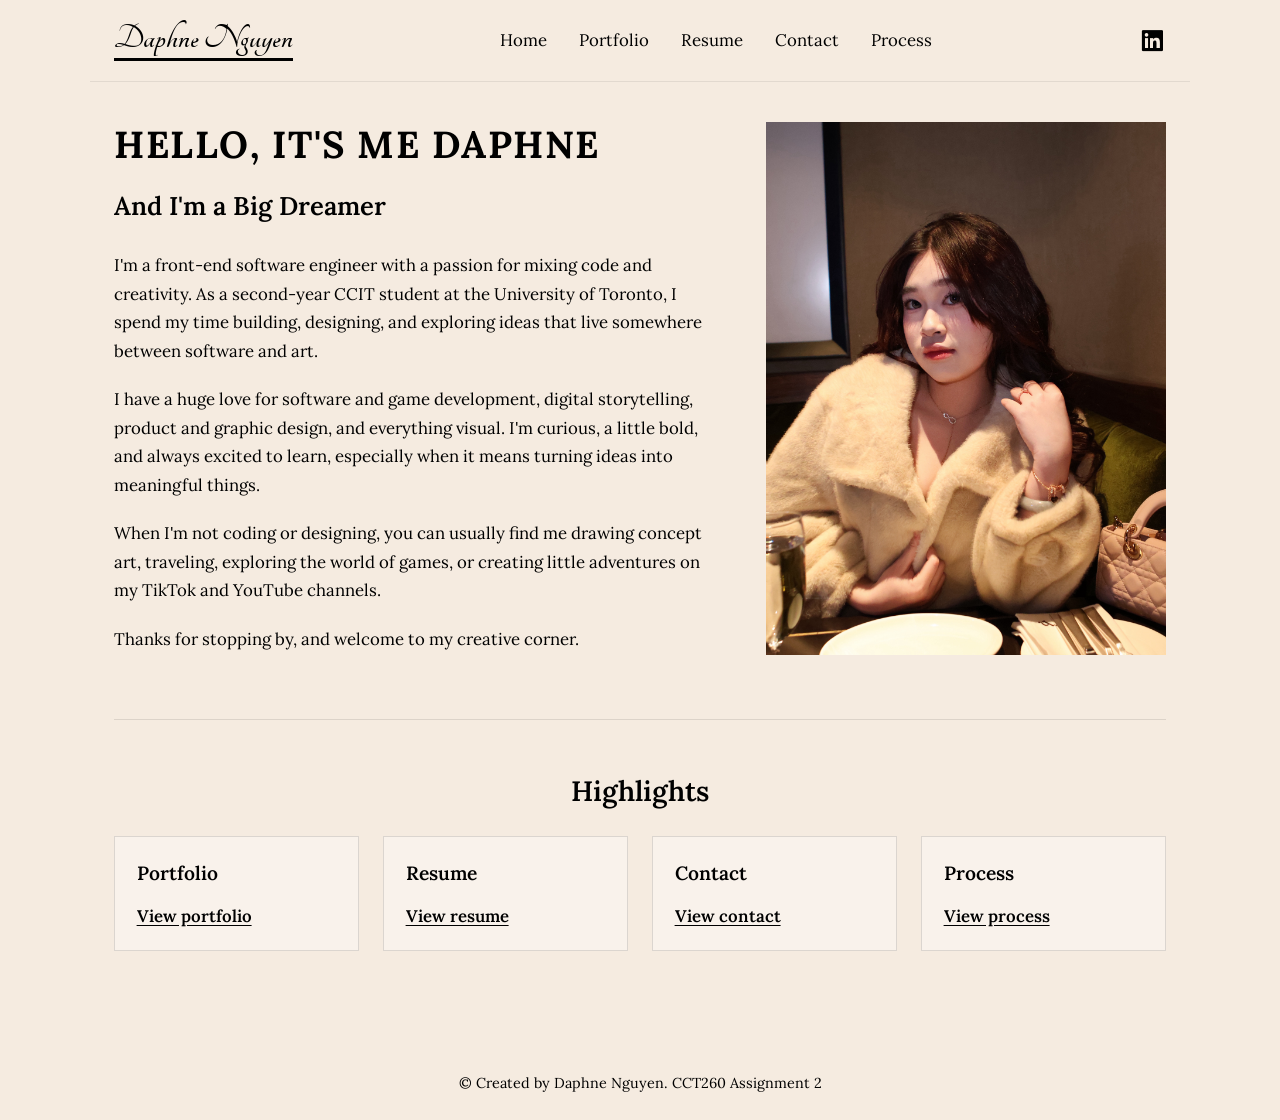
==== commit 900c1a6d: "Final ver portfolio (assignment)" ====
--- a/index.html
+++ b/index.html
@@ -1,665 +1,79 @@
 <!DOCTYPE html>
-<html lang="en">
   <head>
-    <meta charset="UTF-8" />
-    <meta name="viewport" content="width=device-width, initial-scale=1.0" />
-    <title>Diep Anh Nguyen — Professional Hub</title>
+    <title>Daphne Nguyen — Home</title>
+    <link rel="stylesheet" href="https://fonts.googleapis.com/css?family=Tangerine" />
+    <link rel="stylesheet" href="https://fonts.googleapis.com/css2?family=Lora:ital,wght@0,400;0,600;1,400&display=swap" />
     <link rel="stylesheet" href="style.css" />
+    <link href="https://unpkg.com/boxicons@2.1.4/css/boxicons.min.css" rel="stylesheet"/>
   </head>
   <body>
     <a class="skip-link" href="#main-content">Skip to main content</a>
+    <header class="header">
+      <a href="index.html" class="logo"><span>Daphne Nguyen</span></a>
 
-    <header class="site-header" role="banner">
-      <div class="site-header__accent" aria-hidden="true"></div>
-      <div class="site-header__inner">
-        <a class="site-logo" href="#home">
-          <span class="site-logo__a">DiepAnh</span
-          ><span class="site-logo__b">Nguyen</span>
-        </a>
-        <nav class="site-nav" aria-label="Primary">
-          <ul>
-            <li><a href="#home">Home</a></li>
-            <li><a href="#about">About</a></li>
-            <li><a href="#portfolio">Projects</a></li>
-            <li><a href="#resume">Resume</a></li>
-            <li><a href="#contact">Contact</a></li>
-          </ul>
-        </nav>
-        <a class="btn-playground" href="#process">Playground</a>
-      </div>
+      <nav class="navbar" aria-label="Primary">
+        <a href="index.html" aria-current="page">Home</a>
+        <a href="portfolio.html">Portfolio</a>
+        <a href="resume.html">Resume</a>
+        <a href="contact.html">Contact</a>
+        <a href="process.html">Process</a>
+      </nav>
+
+      <a
+        class="header-linkedin"
+        href="https://www.linkedin.com/in/diep-anh-nguyen-dan189206/"
+        target="_blank"
+        rel="noopener noreferrer"
+        aria-label="LinkedIn profile"
+      >
+        <i class="bx bxl-linkedin-square" aria-hidden="true"></i>
+      </a>
     </header>
 
-    <div class="layout-shell layout-shell--with-aside">
-      <main id="main-content" class="layout-main">
-        <section id="home" class="page-section" aria-labelledby="home-heading">
-          <div class="hero-grid">
-            <div class="hero-copy">
-              <h1 id="home-heading" class="hero-title">
-                <span class="hero-title__hey">HEY, IT'S ME</span>
-                <span class="hero-title__name">DIEP ANH</span>
-              </h1>
-              <p class="hero-tagline">
-                And I'm a
-                <span class="text-gradient-shift">Big Dreamer</span>
-              </p>
-              <div id="about" class="bio-block" aria-labelledby="bio-heading">
-                <h2 id="bio-heading" class="visually-hidden">Biography</h2>
-                <p>
-                  I am Diep Anh Nguyen, a communicator and maker focused on clear
-                  digital experiences, visual storytelling, and thoughtful
-                  information design. I bring together research, layout, and
-                  front-end structure so audiences can find what they need quickly
-                  and trust what they see.
-                </p>
-                <p>
-                  This single-page hub brings together selected work, an accessible
-                  resume, ways to reach me, and a transparent look at how the site
-                  was planned and built—including accessibility choices aligned
-                  with WCAG&nbsp;2.0.
-                </p>
-              </div>
-              <div class="social-dock" aria-label="Social links">
-                <a
-                  class="social-dock__link"
-                  href="https://www.linkedin.com/in/diep-anh-nguyen-dan189206/"
-                  rel="noopener noreferrer"
-                  aria-label="LinkedIn"
-                >
-                  <svg class="social-dock__icon" viewBox="0 0 24 24" aria-hidden="true" focusable="false"><path fill="currentColor" d="M20.447 20.452h-3.554v-5.569c0-1.328-.027-3.037-1.852-3.037-1.853 0-2.136 1.445-2.136 2.939v5.667H9.351V9h3.414v1.561h.046c.477-.9 1.637-1.85 3.37-1.85 3.601 0 4.267 2.37 4.267 5.455v6.286zM5.337 7.433c-1.144 0-2.063-.926-2.063-2.065 0-1.138.92-2.063 2.063-2.063 1.14 0 2.064.925 2.064 2.063 0 1.139-.925 2.065-2.064 2.065zm1.782 13.019H3.555V9h3.564v11.452zM22.225 0H1.771C.792 0 0 .774 0 1.729v20.542C0 23.227.792 24 1.771 24h20.451C23.2 24 24 23.227 24 22.271V1.729C24 .774 23.2 0 22.222 0h.003z"/></svg>
-                </a>
-                <a class="social-dock__link" href="#contact" aria-label="Instagram (placeholder — add your URL)">
-                  <svg class="social-dock__icon" viewBox="0 0 24 24" aria-hidden="true" focusable="false"><path fill="currentColor" d="M12 2.163c3.204 0 3.584.012 4.85.07 3.252.148 4.771 1.691 4.919 4.919.058 1.265.069 1.645.069 4.849 0 3.205-.012 3.584-.069 4.849-.149 3.225-1.664 4.771-4.919 4.919-1.266.058-1.644.07-4.85.07-3.204 0-3.584-.012-4.849-.07-3.26-.149-4.771-1.699-4.919-4.92-.058-1.265-.07-1.644-.07-4.849 0-3.204.013-3.583.07-4.849.149-3.227 1.664-4.771 4.919-4.919 1.266-.057 1.645-.069 4.849-.069zM12 0C8.741 0 8.333.014 7.053.072 2.695.272.273 2.69.073 7.052.014 8.333 0 8.741 0 12c0 3.259.014 3.668.072 4.948.2 4.358 2.618 6.78 6.98 6.98C8.333 23.986 8.741 24 12 24c3.259 0 3.668-.014 4.948-.072 4.354-.2 6.782-2.618 6.979-6.98.059-1.28.073-1.689.073-4.948 0-3.259-.014-3.667-.072-4.947-.196-4.354-2.617-6.78-6.979-6.98C15.668.014 15.259 0 12 0zm0 5.838a6.162 6.162 0 100 12.324 6.162 6.162 0 000-12.324zM12 16a4 4 0 110-8 4 4 0 010 8zm6.406-11.845a1.44 1.44 0 100 2.881 1.44 1.44 0 000-2.881z"/></svg>
-                </a>
-                <a class="social-dock__link" href="#contact" aria-label="GitHub (placeholder — add your URL)">
-                  <svg class="social-dock__icon" viewBox="0 0 24 24" aria-hidden="true" focusable="false"><path fill="currentColor" d="M12 .297c-6.63 0-12 5.373-12 12 0 5.303 3.438 9.8 8.205 11.385.6.113.82-.258.82-.577 0-.285-.01-1.04-.015-2.04-3.338.724-4.042-1.61-4.042-1.61C4.422 18.07 3.633 17.7 3.633 17.7c-1.087-.744.084-.729.084-.729 1.205.084 1.838 1.236 1.838 1.236 1.07 1.835 2.809 1.305 3.495.998.108-.776.417-1.305.76-1.605-2.665-.3-5.466-1.332-5.466-5.93 0-1.31.465-2.38 1.235-3.22-.135-.303-.54-1.523.105-3.176 0 0 1.005-.322 3.3 1.23.96-.267 1.98-.399 3-.405 1.02.006 2.04.138 3 .405 2.28-1.552 3.285-1.23 3.285-1.23.645 1.653.24 2.873.12 3.176.765.84 1.23 1.91 1.23 3.22 0 4.61-2.805 5.625-5.475 5.92.42.36.81 1.096.81 2.22 0 1.606-.015 2.896-.015 3.286 0 .315.21.69.825.57C20.565 22.092 24 17.592 24 12.297c0-6.627-5.373-12-12-12"/></svg>
-                </a>
-                <a class="social-dock__link" href="#contact" aria-label="Discord (placeholder — add your URL)">
-                  <svg class="social-dock__icon" viewBox="0 0 24 24" aria-hidden="true" focusable="false"><path fill="currentColor" d="M20.317 4.37a19.791 19.791 0 00-4.885-1.515.074.074 0 00-.079.037c-.21.375-.444.864-.608 1.25a18.27 18.27 0 00-5.487 0 12.64 12.64 0 00-.617-1.25.077.077 0 00-.079-.037A19.736 19.736 0 003.677 4.37a.07.07 0 00-.032.027C.533 9.046-.32 13.58.099 18.057a.082.082 0 00.031.057 19.9 19.9 0 005.993 3.03.078.078 0 00.084-.028c.462-.63.874-1.295 1.226-1.994a.076.076 0 00-.041-.106 13.107 13.107 0 01-1.872-.892.077.077 0 01-.008-.128 10.2 10.2 0 00.372-.292.074.074 0 01.077-.01c3.928 1.793 8.18 1.793 12.062 0a.074.074 0 01.078.01c.12.098.246.198.373.292a.074.074 0 01-.006.127 12.299 12.299 0 01-1.873.892.077.077 0 00-.041.107c.36.698.772 1.362 1.225 1.993a.076.076 0 00.084.028 19.839 19.839 0 006.002-3.03.077.077 0 00.032-.054c.5-5.177-.838-9.674-3.549-13.66a.061.061 0 00-.031-.03zM8.02 15.33c-1.183 0-2.157-1.085-2.157-2.419 0-1.333.956-2.419 2.157-2.419 1.21 0 2.176 1.096 2.157 2.42 0 1.333-.956 2.418-2.157 2.418zm7.975 0c-1.183 0-2.157-1.085-2.157-2.419 0-1.333.955-2.419 2.157-2.419 1.21 0 2.176 1.096 2.157 2.42 0 1.333-.946 2.418-2.157 2.418z"/></svg>
-                </a>
-              </div>
-              <div class="hero-actions">
-                <a class="btn btn--glow" href="#portfolio">Projects</a>
-                <a class="btn btn--outline-neon" href="#contact">Contact</a>
-              </div>
-            </div>
-            <figure class="hero-profile">
-              <div class="hero-profile__ring">
-                <img
-                  src="Profile_picture.JPG"
-                  width="640"
-                  height="800"
-                  alt="Professional portrait of Diep Anh Nguyen"
-                />
-              </div>
-              <figcaption class="visually-hidden">
-                Representative photo for professional use.
-              </figcaption>
-            </figure>
+    <main id="main-content">
+      <section class="home page-section" id="home" aria-labelledby="home-main-heading">
+        <h2 class="heading home-title">HOME</h2>
+        <div class="home-layout">
+          <div class="home-content scroll-animate-left">
+            <h1 id="home-main-heading">HELLO, IT'S ME DAPHNE</h1>
+            <h2>And I'm a Big Dreamer</h2>
+            <p>I'm a front-end software engineer with a passion for mixing code and creativity. As a second-year CCIT student at the University of Toronto, I spend my time building, designing, and exploring ideas that live somewhere between software and art.</p>
+            <p>I have a huge love for software and game development, digital storytelling, product and graphic design, and everything visual. I'm curious, a little bold, and always excited to learn, especially when it means turning ideas into meaningful things.</p>
+            <p>When I'm not coding or designing, you can usually find me drawing concept art, traveling, exploring the world of games, or creating little adventures on my TikTok and YouTube channels.</p>    
+            <p>
+              Thanks for stopping by, and welcome to my creative corner.
+            </p>
           </div>
-
-          <div aria-labelledby="highlights-title">
-            <h2 id="highlights-title" class="section-title-pixel">Quick links</h2>
-            <div class="card-grid card-grid--neon">
-              <article class="card card--neon">
-                <div class="card__body">
-                  <h3>Projects</h3>
-                  <p>Representative work &amp; creative focus areas.</p>
-                  <a href="#portfolio">View projects</a>
-                </div>
-              </article>
-              <article class="card card--neon">
-                <div class="card__body">
-                  <h3>Resume</h3>
-                  <p>Education and experience in tables.</p>
-                  <a href="#resume">Open resume</a>
-                </div>
-              </article>
-              <article class="card card--neon card--neon-alt">
-                <div class="card__body">
-                  <h3>Process</h3>
-                  <p>Planning, wireframe, and WCAG&nbsp;2.0 notes.</p>
-                  <a href="#process">Read process</a>
-                </div>
-              </article>
-            </div>
-          </div>
-
-          <div aria-labelledby="video-title">
-            <h2 id="video-title" class="section-title-pixel section-title-pixel--sm">Rich media</h2>
-            <p class="lead lead--spacing">
-              External video on building inclusive web experiences (YouTube).
-            </p>
-            <div class="embed-wrap embed-wrap--16x9">
-              <iframe
-                src="https://www.youtube.com/embed/20SHvUiiPKQ"
-                title="YouTube: Introduction to Web Accessibility and W3C Standards"
-                allow="accelerometer; autoplay; clipboard-write; encrypted-media; gyroscope; picture-in-picture; web-share"
-                allowfullscreen
-              ></iframe>
-            </div>
-          </div>
-        </section>
-
-        <section
-          id="portfolio"
-          class="page-section"
-          aria-labelledby="portfolio-heading"
-        >
-          <p class="section-intro">
-            A selection of representative work: digital layout, branded visuals,
-            and structured content.
-          </p>
-          <h2 id="portfolio-heading" class="section-title-pixel">PROJECTS</h2>
-          <div class="project-cards">
-            <article class="project-card">
-              <div class="project-card__icon" aria-hidden="true">
-                <svg viewBox="0 0 38 57" width="38" height="57" focusable="false"><path fill="currentColor" d="M19 28.5L0 47V10l19 18.5zm0 0L38 47V10L19 28.5z"/></svg>
-              </div>
-              <h3 class="project-card__title">UI / UX Design</h3>
-              <p class="project-card__desc">
-                Visual systems, layout, and user-focused flows for the web.
-              </p>
-            </article>
-            <article class="project-card">
-              <div class="project-card__icon project-card__icon--code" aria-hidden="true">&lt; &gt;</div>
-              <h3 class="project-card__title">Web / App Development</h3>
-              <p class="project-card__desc">
-                Semantic HTML, CSS, and structured single-page hubs.
-              </p>
-            </article>
-            <article class="project-card project-card--featured">
-              <div class="project-card__icon project-card__icon--pac" aria-hidden="true">
-                <span class="pac-body"></span>
-              </div>
-              <h3 class="project-card__title">Game Development</h3>
-              <p class="project-card__desc">
-                Interactive ideas, playful UI, and retro-inspired polish.
-              </p>
-              <span class="project-card__heart" aria-hidden="true">♥</span>
-            </article>
-          </div>
-        </section>
-
-        <section id="resume" class="page-section" aria-labelledby="resume-heading">
-          <h2 id="resume-heading" class="section-title-pixel section-title-pixel--sm">Resume</h2>
-          <p class="section-intro">
-            Tabular summaries of education, experience, and core skills. Replace
-            placeholder rows with your own verified details as needed.
-          </p>
-          <div class="table-wrap">
-            <table class="resume-table">
-              <caption>Education</caption>
-              <tbody>
-                <tr>
-                  <th scope="row">Institution</th>
-                  <td>
-                    [Your university or college] — program in communication,
-                    design, or related field
-                  </td>
-                </tr>
-                <tr>
-                  <th scope="row">Credential</th>
-                  <td>Degree or diploma (expected or conferred) — [year]</td>
-                </tr>
-                <tr>
-                  <th scope="row">Highlights</th>
-                  <td>
-                    Coursework: web design, media studies, visual communication,
-                    user-centered design
-                  </td>
-                </tr>
-              </tbody>
-            </table>
-          </div>
-          <div class="table-wrap">
-            <table class="resume-table">
-              <caption>Professional experience</caption>
-              <thead>
-                <tr>
-                  <th scope="col">Role / context</th>
-                  <th scope="col">Focus</th>
-                  <th scope="col">Period</th>
-                </tr>
-              </thead>
-              <tbody>
-                <tr>
-                  <td>Digital / creative projects</td>
-                  <td>
-                    Layout, content structure, presentation of work online
-                  </td>
-                  <td>[Start] — Present</td>
-                </tr>
-                <tr>
-                  <td>Collaboration &amp; communication</td>
-                  <td>
-                    Clear messaging, stakeholder-ready materials, iterative
-                    feedback
-                  </td>
-                  <td>[Years]</td>
-                </tr>
-              </tbody>
-            </table>
-          </div>
-          <div class="table-wrap">
-            <table class="resume-table">
-              <caption>Skills &amp; tools</caption>
-              <tbody>
-                <tr>
-                  <th scope="row">Web</th>
-                  <td>HTML, CSS, semantic structure, responsive layout</td>
-                </tr>
-                <tr>
-                  <th scope="row">Design</th>
-                  <td>
-                    Visual hierarchy, typography, composition, brand-consistent
-                    UI
-                  </td>
-                </tr>
-                <tr>
-                  <th scope="row">Accessibility</th>
-                  <td>
-                    WCAG-oriented markup, focus states, alt text, landmarks,
-                    form labels
-                  </td>
-                </tr>
-              </tbody>
-            </table>
-          </div>
-        </section>
-
-        <section
-          id="contact"
-          class="page-section"
-          aria-labelledby="contact-heading"
-        >
-          <h2 id="contact-heading" class="section-title-pixel section-title-pixel--sm">Contact</h2>
-          <p class="section-intro">
-            Use the form for inquiries. Rich media supports context for
-            collaboration or coursework review.
-          </p>
-          <div class="contact-layout">
-            <section class="form-panel" aria-labelledby="form-heading">
-              <h2 id="form-heading">Message form</h2>
-              <form action="#" method="get">
-                <div class="form-group">
-                  <label for="contact-name">Name</label>
-                  <input
-                    type="text"
-                    id="contact-name"
-                    name="name"
-                    autocomplete="name"
-                    required
-                  />
-                </div>
-                <div class="form-group">
-                  <label for="contact-email">Email</label>
-                  <input
-                    type="email"
-                    id="contact-email"
-                    name="email"
-                    autocomplete="email"
-                    required
-                  />
-                </div>
-                <div class="form-group">
-                  <label for="contact-topic">Topic</label>
-                  <input
-                    type="text"
-                    id="contact-topic"
-                    name="topic"
-                    placeholder="e.g. portfolio feedback, opportunity"
-                  />
-                </div>
-                <div class="form-group">
-                  <label for="contact-message">Message</label>
-                  <textarea
-                    id="contact-message"
-                    name="message"
-                    required
-                    placeholder="Your message"
-                  ></textarea>
-                </div>
-                <button type="submit" class="btn-submit">Send message</button>
-              </form>
-              <p class="form-note">
-                Static demo: wire this form to your backend or form service for
-                production use.
-              </p>
-            </section>
-            <section class="media-panel" aria-labelledby="media-heading">
-              <h2 id="media-heading">Rich media</h2>
-              <p>
-                Short external video on keyboard accessibility (complements the
-                home section embed).
-              </p>
-              <div class="embed-wrap embed-wrap--16x9">
-                <iframe
-                  src="https://www.youtube.com/embed/B1Cpezh0588"
-                  title="YouTube: Web Accessibility Perspectives — Keyboard Compatibility (W3C WAI)"
-                  allow="accelerometer; autoplay; clipboard-write; encrypted-media; gyroscope; picture-in-picture; web-share"
-                  allowfullscreen
-                ></iframe>
-              </div>
-              <figure class="inspiration-figure">
-                <img
-                  src="Inspiration.png"
-                  width="1200"
-                  height="675"
-                  alt="Mood board and visual inspiration references for the site aesthetic"
-                />
-                <figcaption>
-                  Visual inspiration asset used in process documentation.
-                </figcaption>
-              </figure>
-            </section>
-          </div>
-        </section>
-
-        <section
-          id="process"
-          class="page-section"
-          aria-labelledby="process-heading"
-        >
-          <h2 id="process-heading" class="section-title-pixel section-title-pixel--sm">Process</h2>
-          <p class="section-intro">
-            Summary report: phases from planning through accessibility checks,
-            with visuals for inspiration and desktop layout.
-          </p>
-
-          <section class="process-section" aria-labelledby="planning-h">
-            <h3 id="planning-h">1. Planning</h3>
-            <p>
-              Goals: one <code>index.html</code> file with five logical areas
-              (home, portfolio, resume, contact, process), a sticky header with
-              navigation that jumps to each section, main content plus a
-              secondary sidebar and footer; external CSS only; bio, photo,
-              LinkedIn, embedded videos, tabular resume, contact form with rich
-              media, and this summary including wireframe and WCAG notes.
-            </p>
-            <p>
-              Constraints: static HTML, no inline styling for layout or theme,
-              semantic regions for assistive technologies, and content aligned
-              with the assignment rubric.
-            </p>
-          </section>
-
-          <section class="process-section" aria-labelledby="rationale-h">
-            <h3 id="rationale-h">2. Rationale</h3>
-            <p>
-              A pure black base with neon pink, purple, and blue keeps hierarchy
-              obvious and matches the reference portfolio mood. Pink project
-              cards and a glowing circular portrait echo arcade-inspired UI; the
-              sidebar repeats anchor links for a second path besides the top
-              navigation.
-            </p>
-          </section>
-
-          <section class="process-section" aria-labelledby="inspiration-h">
-            <h3 id="inspiration-h">3. Inspirations</h3>
-            <p>
-              The board image below informed spacing, emphasis on a single accent,
-              and a calm editorial tone for headings versus UI chrome.
-            </p>
-            <figure class="inspiration-figure">
-              <img
-                src="Inspiration.png"
-                width="1200"
-                height="675"
-                alt="Design inspiration collage for the professional hub"
-              />
-              <figcaption>
-                Inspiration.png — reference for mood, contrast, and layout rhythm.
-              </figcaption>
-            </figure>
-          </section>
-
-          <section class="process-section" aria-labelledby="ia-h">
-            <h3 id="ia-h">4. Information architecture (IA)</h3>
-            <ul>
-              <li>
-                <strong>Home (<code>#home</code>):</strong> identity (bio +
-                photo), LinkedIn, highlight cards to other sections, primary
-                video embed.
-              </li>
-              <li>
-                <strong>Portfolio (<code>#portfolio</code>):</strong> three
-                representative work blocks.
-              </li>
-              <li>
-                <strong>Resume (<code>#resume</code>):</strong> tables for
-                education, experience, and skills with captions and scoped
-                headers.
-              </li>
-              <li>
-                <strong>Contact (<code>#contact</code>):</strong> labeled form,
-                second video, inspiration image.
-              </li>
-              <li>
-                <strong>Process (<code>#process</code>):</strong> narrative
-                sections, inspiration figure, desktop wireframe, WCAG summary.
-              </li>
-            </ul>
-          </section>
-
-          <section class="process-section" aria-labelledby="graphic-h">
-            <h3 id="graphic-h">5. Graphic design</h3>
-            <p>
-              Black canvas with neon pink, purple, and electric blue echoes a
-              retro arcade mood. <strong>Press Start 2P</strong> carries section
-              titles; <strong>Varela Round</strong> keeps body copy friendly and
-              readable. Gradient text, glowing profile frame, and pill buttons
-              mirror the reference portfolio aesthetic.
-            </p>
-          </section>
-
-          <section class="process-section" aria-labelledby="wire-h">
-            <h3 id="wire-h">6. Desktop wireframe — page structure</h3>
-            <p>
-              Low-fidelity wireframe (desktop width) showing header, horizontal
-              nav with in-page links, two-column main + sidebar, and footer.
-              Regions match this single-page layout.
-            </p>
-            <div
-              class="wireframe-box"
-              role="img"
-              aria-label="Desktop wireframe: header, nav, main with sections, aside, footer"
-            >
-              <svg
-                viewBox="0 0 800 520"
-                xmlns="http://www.w3.org/2000/svg"
-                aria-hidden="true"
-              >
-                <rect
-                  width="800"
-                  height="520"
-                  fill="#1a2130"
-                  stroke="#38bdf8"
-                  stroke-width="2"
-                />
-                <text
-                  x="24"
-                  y="36"
-                  fill="#94a3b8"
-                  font-size="14"
-                  font-family="sans-serif"
-                >
-                  Desktop — Single page
-                </text>
-                <rect
-                  x="20"
-                  y="50"
-                  width="760"
-                  height="44"
-                  fill="#141922"
-                  stroke="#334155"
-                />
-                <text
-                  x="32"
-                  y="78"
-                  fill="#e8ecf4"
-                  font-size="12"
-                  font-family="sans-serif"
-                >
-                  Header + logo
-                </text>
-                <rect
-                  x="20"
-                  y="98"
-                  width="760"
-                  height="32"
-                  fill="#0c0f14"
-                  stroke="#334155"
-                />
-                <text
-                  x="32"
-                  y="118"
-                  fill="#94a3b8"
-                  font-size="10"
-                  font-family="sans-serif"
-                >
-                  Nav: #home #portfolio #resume #contact #process
-                </text>
-                <rect
-                  x="20"
-                  y="138"
-                  width="500"
-                  height="280"
-                  fill="#141922"
-                  stroke="#334155"
-                />
-                <text
-                  x="32"
-                  y="162"
-                  fill="#e8ecf4"
-                  font-size="12"
-                  font-family="sans-serif"
-                >
-                  Main: stacked sections (scroll)
-                </text>
-                <rect
-                  x="530"
-                  y="138"
-                  width="250"
-                  height="200"
-                  fill="#141922"
-                  stroke="#334155"
-                />
-                <text
-                  x="542"
-                  y="162"
-                  fill="#e8ecf4"
-                  font-size="12"
-                  font-family="sans-serif"
-                >
-                  Aside: quick anchors
-                </text>
-                <rect
-                  x="20"
-                  y="426"
-                  width="760"
-                  height="74"
-                  fill="#141922"
-                  stroke="#334155"
-                />
-                <text
-                  x="32"
-                  y="458"
-                  fill="#94a3b8"
-                  font-size="12"
-                  font-family="sans-serif"
-                >
-                  Footer
-                </text>
-              </svg>
-            </div>
-          </section>
-
-          <section class="process-section" aria-labelledby="wcag-h">
-            <h3 id="wcag-h">7. WCAG 2.0 accessibility — measures taken</h3>
-            <p>
-              The following practices align with common WCAG&nbsp;2.0 Level&nbsp;A
-              and AA themes (perceivable, operable, understandable, robust):
-            </p>
-            <ul class="wcag-list">
-              <li>
-                <strong>1.1.1 Non-text content:</strong> meaningful
-                <code>alt</code> on images; decorative regions marked with
-                <code>aria-hidden</code> where appropriate.
-              </li>
-              <li>
-                <strong>1.3.1 Info and relationships:</strong> semantic
-                <code>header</code>, <code>nav</code>, <code>main</code>,
-                <code>aside</code>, <code>footer</code>; table
-                <code>caption</code>, <code>th</code> with <code>scope</code>.
-              </li>
-              <li>
-                <strong>1.4.3 Contrast (minimum):</strong> light text on dark
-                backgrounds and accent links tuned for readable contrast in
-                primary states.
-              </li>
-              <li>
-                <strong>2.1.1 Keyboard:</strong> all interactive elements are
-                native links, buttons, or focusable embeds; skip link targets
-                main content.
-              </li>
-              <li>
-                <strong>2.4.1 Bypass blocks:</strong> “Skip to main content” link
-                at the top of the page.
-              </li>
-              <li>
-                <strong>2.4.7 Focus visible:</strong> visible
-                <code>:focus-visible</code> outlines on links, buttons, and form
-                controls.
-              </li>
-              <li>
-                <strong>3.3.2 Labels or instructions:</strong> every form control
-                has an associated <code>label</code>; iframe titles describe
-                embedded videos.
-              </li>
-              <li>
-                <strong>4.1.2 Name, role, value:</strong>
-                <code>aria-label</code> / <code>aria-labelledby</code> on nav
-                and regions where headings clarify purpose.
-              </li>
-            </ul>
-            <p>
-              Ongoing: run automated checks (e.g. axe, Lighthouse) and manual
-              keyboard-only passes before submission; adjust contrast or focus
-              styles if audit tools flag edge cases.
-            </p>
-          </section>
-        </section>
-      </main>
-
-      <aside class="layout-aside" aria-label="Secondary">
-        <h2>On this page</h2>
-        <ul>
-          <li><a href="#home">Home</a></li>
-          <li><a href="#about">About</a></li>
-          <li><a href="#portfolio">Projects</a></li>
-          <li><a href="#resume">Resume</a></li>
-          <li><a href="#contact">Contact</a></li>
-          <li><a href="#process">Playground / Process</a></li>
-          <li>
-            <a
-              href="https://www.linkedin.com/in/diep-anh-nguyen-dan189206/"
-              rel="noopener noreferrer"
-              >LinkedIn</a
-            >
-          </li>
-        </ul>
-      </aside>
-    </div>
+          <figure class="home__photo">
+            <img src="Profile_picture.JPG" alt="Portrait of Daphne Nguyen"/>
+          </figure>
+        </div>
+      </section>
+      <section class="section highlights" aria-labelledby="highlights-heading">
+        <h2 id="highlights-heading" class="section__title">Highlights</h2>
+        <div class="highlights-grid">
+          <article class="highlight-card">
+            <h3 class="highlight-card-title">Portfolio</h3>
+            <a href="portfolio.html">View portfolio</a>
+          </article>
+          <article class="highlight-card">
+            <h3 class="highlight-card-title">Resume</h3>
+            <a href="resume.html">View resume</a>
+          </article>
+          <article class="highlight-card">
+            <h3 class="highlight-card-title">Contact</h3>
+            <a href="contact.html">View contact</a>
+          </article>
+          <article class="highlight-card">
+            <h3 class="highlight-card-title">Process</h3>
+            <a href="process.html">View process</a>
+          </article>
+        </div>
+      </section>
+    </main>
 
     <footer class="site-footer" role="contentinfo">
-      <div class="site-footer__inner">
-        <p>© Diep Anh Nguyen. Single-page professional hub — external CSS only.</p>
-        <p>
-          <a href="#contact">Contact</a>
-          ·
-          <a href="#process">Process</a>
-        </p>
-      </div>
+      <p class="site-footer__text">© Created by Daphne Nguyen. CCT260 Assignment 2</p>
     </footer>
   </body>
 </html>
--- a/style.css
+++ b/style.css
@@ -1,5 +1,3 @@
-@import url("https://fonts.googleapis.com/css2?family=Press+Start+2P&family=Varela+Round&display=swap");
-
 *,
 *::before,
 *::after {
@@ -8,58 +6,40 @@
   padding: 0;
 }
 
+:root {
+  --bg: #f5ebe0;
+  --text: #000000;
+  --max-width: 1100px;
+  --header-height: 4.5rem;
+  --font-serif-display: "Lora", Georgia, "Times New Roman", serif;
+  --font-serif-body: "Lora", Georgia, "Times New Roman", serif;
+  --font-logo: "Tangerine", cursive;
+}
+
 html {
   scroll-behavior: smooth;
 }
 
-:root {
-  --bg: #000000;
-  --bg-panel: #0d0d0d;
-  --neon-pink: #ff2a93;
-  --neon-pink-soft: #ff6eb3;
-  --neon-purple: #a855f7;
-  --neon-blue: #38bdf8;
-  --neon-blue-deep: #6366f1;
-  --text: #ffffff;
-  --text-soft: #d4d4d8;
-  --border-glow: rgba(255, 42, 147, 0.45);
-  --radius: 20px;
-  --radius-pill: 999px;
-  --font-pixel: "Press Start 2P", ui-monospace, monospace;
-  --font-sans: "Varela Round", system-ui, sans-serif;
-  --max-width: 1120px;
-  --header-h: 4.5rem;
-}
-
 body {
-  font-family: var(--font-sans);
-  font-size: 1rem;
-  line-height: 1.65;
-  color: var(--text-soft);
-  background: var(--bg);
+  font-family: var(--font-serif-body);
+  font-size: 1.05rem;
+  line-height: 1.7;
+  color: var(--text);
+  background-color: var(--bg);
   min-height: 100vh;
   display: flex;
   flex-direction: column;
 }
 
 a {
-  color: var(--neon-pink-soft);
+  color: var(--text);
   text-decoration: none;
-  transition: color 0.2s, filter 0.2s;
 }
 
 a:hover {
-  color: var(--neon-blue);
-}
-
-a:focus-visible,
-button:focus-visible,
-input:focus-visible,
-textarea:focus-visible,
-select:focus-visible {
-  outline: 3px solid var(--neon-pink);
-  outline-offset: 3px;
-}
+  text-decoration: underline;
+}
+
 
 img,
 video,
@@ -69,712 +49,342 @@
   display: block;
 }
 
-code {
-  font-family: ui-monospace, monospace;
-  font-size: 0.88em;
-  background: var(--bg-panel);
-  padding: 0.15em 0.45em;
-  border-radius: 6px;
-  border: 1px solid rgba(168, 85, 247, 0.35);
-  color: var(--neon-blue);
-}
-
-.visually-hidden {
-  position: absolute;
-  width: 1px;
-  height: 1px;
-  padding: 0;
-  margin: -1px;
-  overflow: hidden;
-  clip: rect(0, 0, 0, 0);
-  white-space: nowrap;
-  border: 0;
-}
-
 .skip-link {
   position: absolute;
   left: -9999px;
   top: 0;
-  z-index: 9999;
-  padding: 0.75rem 1.25rem;
-  background: linear-gradient(90deg, var(--neon-pink), var(--neon-purple));
-  color: #fff;
-  font-weight: 700;
-  font-family: var(--font-sans);
-  border-radius: 0 0 12px 0;
-}
-
-.skip-link:focus {
-  left: 0;
-}
-
-/* Scrollbar (WebKit) */
-::-webkit-scrollbar {
-  width: 10px;
-}
-::-webkit-scrollbar-track {
-  background: var(--bg);
-}
-::-webkit-scrollbar-thumb {
-  background: linear-gradient(180deg, var(--neon-pink), var(--neon-purple));
-  border-radius: var(--radius-pill);
-}
-
-/* —— Header —— */
-.site-header {
+  z-index: 1000;
+  padding: 0.75rem 1rem;
+  background: var(--text);
+  color: var(--bg);
+  font-weight: 600;
+}
+
+.header {
   position: sticky;
   top: 0;
   z-index: 100;
-  background: rgba(0, 0, 0, 0.92);
-  backdrop-filter: blur(10px);
-  border-bottom: 1px solid rgba(255, 42, 147, 0.2);
-}
-
-.site-header__accent {
-  height: 3px;
-  background: linear-gradient(90deg, var(--neon-pink), var(--neon-purple), var(--neon-blue));
-}
-
-.site-header__inner {
+  display: flex;
+  flex-wrap: wrap;
+  align-items: center;
+  gap: 0.75rem 1rem;
+  max-width: var(--max-width);
+  width: 100%;
+  margin: 0 auto;
+  padding: 1.25rem 1.5rem;
+  min-height: var(--header-height);
+  background-color: var(--bg);
+  border-bottom: 1px solid rgba(0, 0, 0, 0.08);
+}
+
+.logo {
+  font-family: var(--font-logo);
+  font-size: clamp(1.75rem, 4vw, 2.25rem);
+  font-weight: 700;
+  color: var(--text);
+  line-height: 1;
+  padding-bottom: 0.15rem;
+  border-bottom: 3px solid var(--text);
+  text-decoration: none;
+  flex: 0 0 auto;
+  order: 1;
+}
+
+.logo span {
+  font-weight: 800;
+}
+
+.logo:hover {
+  text-decoration: none;
+  opacity: 0.85;
+}
+
+.navbar {
+  order: 2;
+  display: flex;
+  flex-direction: row;
+  flex-wrap: wrap;
+  justify-content: center;
+  width: auto;
+  flex: 1 1 auto;
+  padding: 0;
+  gap: 0.5rem 2rem;
+}
+
+.header-linkedin {
+  order: 3;
+  flex: 0 0 auto;
+  display: flex;
+  color: var(--text);
+  line-height: 0;
+}
+
+.header-linkedin:hover {
+  opacity: 0.65;
+  text-decoration: none;
+}
+
+.header-linkedin .bx {
+  font-size: 1.75rem;
+  line-height: 1;
+}
+
+.page-section {
+  scroll-margin-top: calc(var(--header-height) + 1rem);
+}
+
+main {
+  flex: 1;
+  width: 100%;
   max-width: var(--max-width);
   margin: 0 auto;
-  padding: 0.85rem 1.25rem;
+  padding: 0 1.5rem 4rem;
+}
+
+.home {
+  padding-top: 2.5rem;
+  padding-bottom: 4rem;
+}
+
+.home-title {
+  display: none;
+}
+
+.home-layout {
   display: grid;
-  grid-template-columns: 1fr auto 1fr;
-  align-items: center;
-  gap: 0.75rem 1rem;
-}
-
-.site-logo {
-  justify-self: start;
-  font-family: var(--font-pixel);
-  font-size: clamp(0.55rem, 1.8vw, 0.7rem);
-  line-height: 1.4;
-  text-decoration: none;
-  letter-spacing: 0.02em;
-}
-
-.site-logo__a {
-  color: var(--text);
-}
-
-.site-logo__b {
-  background: linear-gradient(90deg, var(--neon-pink), var(--neon-purple));
-  -webkit-background-clip: text;
-  background-clip: text;
-  color: transparent;
-}
-
-.site-nav {
-  justify-self: center;
-}
-
-.site-nav ul {
-  list-style: none;
-  display: flex;
-  flex-wrap: wrap;
-  justify-content: center;
-  gap: 0.5rem 1.35rem;
-  align-items: center;
-}
-
-.site-nav a {
-  color: var(--text);
-  font-weight: 600;
-  font-size: 0.95rem;
-  text-decoration: none;
-  padding: 0.25rem 0;
-  border-bottom: 2px solid transparent;
-}
-
-.site-nav a:hover {
-  color: var(--neon-pink-soft);
-  border-bottom-color: var(--neon-pink);
-}
-
-.btn-playground {
-  justify-self: end;
-  display: inline-flex;
-  align-items: center;
-  padding: 0.5rem 1.35rem;
-  font-family: var(--font-sans);
+  gap: 3rem 3.5rem;
+  align-items: start;
+}
+
+@media (min-width: 860px) {
+  .home-layout {
+    grid-template-columns: minmax(0, 1fr) minmax(280px, 38%);
+  }
+}
+
+.home-content h1 {
+  font-family: var(--font-serif-display);
+  font-size: clamp(1.75rem, 3.5vw, 2.35rem);
   font-weight: 700;
-  font-size: 0.9rem;
-  color: #fff;
-  text-decoration: none;
-  border-radius: var(--radius-pill);
-  background: linear-gradient(90deg, var(--neon-purple), var(--neon-pink));
-  box-shadow: 0 4px 24px rgba(168, 85, 247, 0.35);
-}
-
-.btn-playground:hover {
-  filter: brightness(1.12);
-  color: #fff;
-}
-
-@media (max-width: 820px) {
-  .site-header__inner {
-    grid-template-columns: 1fr auto;
-    grid-template-areas:
-      "logo playground"
-      "nav nav";
-  }
-  .site-logo {
-    grid-area: logo;
-  }
-  .btn-playground {
-    grid-area: playground;
-  }
-  .site-nav {
-    grid-area: nav;
-    width: 100%;
-  }
-  .site-nav ul {
-    justify-content: center;
-  }
-}
-
-.page-section {
-  scroll-margin-top: calc(var(--header-h) + 1rem);
-}
-
-.layout-shell {
-  flex: 1;
-  width: 100%;
-  max-width: var(--max-width);
-  margin: 0 auto;
-  padding: 2.5rem 1.25rem 3rem;
-  display: grid;
-  grid-template-columns: 1fr;
-  gap: 2rem;
-}
-
-@media (min-width: 900px) {
-  .layout-shell--with-aside {
-    grid-template-columns: 1fr 260px;
-    align-items: start;
-  }
-}
-
-.layout-main {
-  min-width: 0;
-}
-
-.layout-aside {
-  background: var(--bg-panel);
-  border: 1px solid rgba(255, 42, 147, 0.25);
-  border-radius: var(--radius);
-  padding: 1.25rem 1.35rem;
-  box-shadow: 0 0 28px rgba(168, 85, 247, 0.12);
-}
-
-.layout-aside h2 {
-  font-family: var(--font-pixel);
-  font-size: 0.55rem;
-  line-height: 1.6;
+  text-transform: uppercase;
+  letter-spacing: 0.04em;
+  line-height: 1.2;
   margin-bottom: 1rem;
-  color: var(--neon-blue);
-  text-transform: uppercase;
-  letter-spacing: 0.08em;
-}
-
-.layout-aside ul {
-  list-style: none;
-}
-
-.layout-aside li {
-  margin-bottom: 0.6rem;
-}
-
-.layout-aside a {
-  font-size: 0.92rem;
-  color: var(--text-soft);
-}
-
-.layout-aside a:hover {
-  color: var(--neon-pink-soft);
-}
-
-.site-footer {
-  margin-top: auto;
-  background: var(--bg-panel);
-  border-top: 1px solid rgba(168, 85, 247, 0.25);
-  padding: 1.5rem 1.25rem;
-}
-
-.site-footer__inner {
-  max-width: var(--max-width);
-  margin: 0 auto;
-  display: flex;
-  flex-wrap: wrap;
-  align-items: center;
-  justify-content: space-between;
-  gap: 1rem;
-  font-size: 0.85rem;
-  color: var(--text-soft);
-}
-
-.site-footer a {
-  color: var(--neon-pink-soft);
-}
-
-/* Section titles (pixel) */
-.section-title-pixel {
-  font-family: var(--font-pixel);
-  font-size: clamp(0.85rem, 2.5vw, 1.15rem);
-  line-height: 1.8;
-  text-align: center;
-  color: var(--neon-blue);
-  text-transform: uppercase;
-  letter-spacing: 0.12em;
-  margin-bottom: 2rem;
-  text-shadow: 0 0 20px rgba(56, 189, 248, 0.35);
-}
-
-.section-title-pixel--sm {
-  font-size: clamp(0.65rem, 2vw, 0.85rem);
-  text-align: left;
-  margin-bottom: 1rem;
-}
-
-.section-intro {
-  color: var(--text-soft);
-  max-width: 52ch;
+  color: var(--text);
+}
+
+.home-content > h2 {
+  font-family: var(--font-serif-body);
+  font-size: clamp(1.25rem, 2.5vw, 1.6rem);
+  font-weight: 600;
   margin-bottom: 1.5rem;
-  font-size: 0.98rem;
-}
-
-.lead--spacing {
-  margin-bottom: 1rem;
-}
-
-.form-note {
-  margin-top: 1rem;
-  font-size: 0.82rem;
-  color: rgba(212, 212, 216, 0.75);
-}
-
-/* —— Hero —— */
-.hero-grid {
-  display: grid;
-  gap: 2.5rem;
-  margin-bottom: 3rem;
-  align-items: center;
-}
-
-@media (min-width: 900px) {
-  .hero-grid {
-    grid-template-columns: 1fr minmax(260px, 340px);
-  }
-}
-
-.hero-title {
+  color: var(--text);
+}
+
+.home-content > h2 span {
+  font-weight: 700;
+  font-style: italic;
+  color: var(--text);
+}
+
+.home-content p {
+  margin-bottom: 1.25rem;
+  color: var(--text);
+  max-width: 42rem;
+}
+
+.home-content p:last-child {
+  margin-bottom: 0;
+}
+
+.home__photo {
+  margin: 0;
+}
+
+.home__photo img {
+  width: 100%;
+  object-fit: cover;
+  aspect-ratio: 3 / 4;
+}
+
+.section {
   display: flex;
   flex-direction: column;
-  gap: 0.5rem;
-  margin-bottom: 0.75rem;
-}
-
-.hero-title__hey {
-  font-family: var(--font-pixel);
-  font-size: clamp(0.45rem, 1.5vw, 0.65rem);
-  line-height: 2;
-  color: var(--text);
-  letter-spacing: 0.06em;
-}
-
-.hero-title__name {
-  font-family: var(--font-pixel);
-  font-size: clamp(0.65rem, 2.8vw, 1rem);
-  line-height: 1.6;
-  background: linear-gradient(90deg, var(--neon-pink), var(--neon-purple));
-  -webkit-background-clip: text;
-  background-clip: text;
-  color: transparent;
-  filter: drop-shadow(0 0 12px rgba(255, 42, 147, 0.35));
-}
-
-.hero-tagline {
-  font-size: 1.35rem;
-  font-weight: 700;
-  color: var(--text);
-  margin-bottom: 1.25rem;
-}
-
-.text-gradient-shift {
-  background: linear-gradient(90deg, var(--neon-blue), var(--neon-purple));
-  -webkit-background-clip: text;
-  background-clip: text;
-  color: transparent;
-}
-
-.bio-block p {
-  margin-bottom: 1rem;
-  max-width: 48ch;
-}
-
-.bio-block p:last-child {
-  margin-bottom: 0;
-}
-
-.social-dock {
-  display: flex;
-  flex-wrap: wrap;
-  gap: 0.85rem;
-  margin: 1.5rem 0 1.75rem;
-}
-
-.social-dock__link {
-  display: flex;
   align-items: center;
   justify-content: center;
-  width: 48px;
-  height: 48px;
-  border-radius: 50%;
-  color: var(--text);
-  background: linear-gradient(var(--bg), var(--bg)) padding-box,
-    linear-gradient(135deg, var(--neon-pink), var(--neon-purple)) border-box;
-  border: 2px solid transparent;
-  transition: transform 0.2s, box-shadow 0.2s;
-}
-
-.social-dock__link:hover {
-  transform: translateY(-2px);
-  box-shadow: 0 6px 24px var(--border-glow);
-  color: var(--neon-pink-soft);
-}
-
-.social-dock__icon {
-  width: 22px;
-  height: 22px;
-}
-
-.hero-actions {
-  display: flex;
-  flex-wrap: wrap;
-  gap: 1rem;
-  align-items: center;
-}
-
-.btn {
-  display: inline-flex;
-  align-items: center;
-  justify-content: center;
-  padding: 0.75rem 1.85rem;
-  font-family: var(--font-sans);
-  font-weight: 700;
-  font-size: 1rem;
-  border-radius: var(--radius-pill);
-  text-decoration: none;
-  cursor: pointer;
-  border: none;
-}
-
-.btn--glow {
-  color: #fff;
-  background: linear-gradient(90deg, var(--neon-pink), var(--neon-purple));
-  box-shadow: 0 8px 32px rgba(255, 42, 147, 0.45),
-    0 0 0 1px rgba(255, 255, 255, 0.08);
-}
-
-.btn--glow:hover {
-  color: #fff;
-  filter: brightness(1.08);
-}
-
-.btn--outline-neon {
-  color: var(--neon-pink-soft);
-  background: var(--bg);
-  border: 2px solid transparent;
-  background-image: linear-gradient(var(--bg), var(--bg)),
-    linear-gradient(90deg, var(--neon-blue), var(--neon-purple));
-  background-origin: border-box;
-  background-clip: padding-box, border-box;
-}
-
-.btn--outline-neon:hover {
-  color: var(--neon-blue);
-}
-
-.hero-profile {
-  margin: 0;
-  justify-self: center;
-}
-
-.hero-profile__ring {
-  width: min(100%, 300px);
-  aspect-ratio: 1;
-  margin: 0 auto;
-  border-radius: 50%;
-  overflow: hidden;
-  padding: 4px;
-  background: linear-gradient(135deg, var(--neon-pink), var(--neon-purple));
-  box-shadow: 0 0 0 3px rgba(255, 42, 147, 0.35),
-    0 0 48px rgba(255, 42, 147, 0.4), 0 0 96px rgba(168, 85, 247, 0.25);
-}
-
-.hero-profile__ring img {
-  width: 100%;
-  height: 100%;
-  object-fit: cover;
-  border-radius: 50%;
-  display: block;
-}
-
-/* Quick link cards */
-.card-grid {
+  padding-top: 3rem;
+  padding-bottom: 3rem;
+  border-top: 1px solid rgba(0, 0, 0, 0.1);
+}
+
+.section__title {
+  font-family: var(--font-serif-display);
+  font-size: 1.75rem;
+  font-weight: 600;
+  margin-bottom: 1.25rem;
+  color: var(--text);
+}
+
+.section__subtitle {
+  width: 100%;
+  font-family: var(--font-serif-display);
+  font-size: 1.25rem;
+  font-weight: 600;
+  margin-bottom: 1rem;
+  color: var(--text);
+  text-align: left;
+}
+
+.section__description {
+  width: 100%;
+  font-family: var(--font-serif-body);
+  font-size: 1rem;
+  font-weight: 400;
+  margin-bottom: 3rem;
+  color: var(--text);
+  text-align: left;
+}
+
+.section--page {
+  border-top: none;
+  padding-top: 0;
+  padding-bottom: 2.5rem; 
+}
+
+.page-heading {
+  font-family: var(--font-serif-display);
+  font-size: clamp(1.75rem, 3vw, 2.1rem);
+  font-weight: 600;
+  padding-top: 2rem;
+  margin-bottom: 1.5rem;
+  color: var(--text);
+}
+
+.launchai-image {
+  margin-bottom: 2rem;
+}
+
+.launchai-list {
+  width: 100%;
+  font-family: var(--font-serif-body);
+  font-size: 1rem;
+  font-weight: 400;
+  margin-left: 2rem;
+  margin-bottom: 3rem;
+  color: var(--text);
+  text-align: left;
+}
+
+.launchai-item {
+  font-family: var(--font-serif-body);
+  font-size: 1rem;
+  font-weight: 400;
+  margin-bottom: 0.75rem;
+  color: var(--text);
+}
+
+.launchai-video {
+  width: 600px;
+  max-width: 100%;
+  height: auto;
+  border-radius: 10px;
+  margin-bottom: 3rem;
+}
+
+.poster-image {
+  margin-bottom: 1.5rem;
+}
+
+.poster-heading {
+  font-family: var(--font-serif-display);
+  font-size: 1.5rem;
+  font-weight: 600;
+  margin-bottom: 1.5rem;
+  color: var(--text);
+  text-align: left;
+}
+
+.poster-description {
+  margin-bottom: 3rem;
+}
+
+.highlights {
+  border-top: 1px solid rgba(0, 0, 0, 0.1);
+  padding-top: 3rem;
+  padding-bottom: 2rem;
+}
+
+.highlights-grid {
   display: grid;
-  gap: 1.25rem;
-  grid-template-columns: repeat(auto-fill, minmax(240px, 1fr));
-  margin-bottom: 2.5rem;
-}
-
-.card--neon {
-  background: var(--neon-pink);
-  border: none;
-  border-radius: 24px;
-  overflow: hidden;
-  display: flex;
-  flex-direction: column;
-  box-shadow: 0 12px 40px rgba(255, 42, 147, 0.25);
-}
-
-.card--neon .card__body {
-  padding: 1.35rem 1.5rem;
-}
-
-.card--neon .card__body h3 {
-  font-size: 1.1rem;
-  font-weight: 800;
-  color: #0a0a0a;
-  margin-bottom: 0.5rem;
-}
-
-.card--neon .card__body p {
-  font-size: 0.9rem;
-  color: #1a1a1a;
-  margin-bottom: 1rem;
-}
-
-.card--neon .card__body a {
-  font-weight: 800;
-  color: #0a0a0a;
+  width: 100%;
+  gap: 1.5rem;
+  grid-template-columns: repeat(auto-fill, minmax(220px, 1fr));
+}
+
+.highlight-card {
+  border: 1px solid rgba(0, 0, 0, 0.12);
+  padding: 1.25rem 1.35rem;
+  background: rgba(255, 255, 255, 0.35);
+}
+
+.highlight-card-title {
+  font-family: var(--font-serif-display);
+  font-size: 1.2rem;
+  font-weight: 600;
+  margin-bottom: 0.75rem;
+  color: var(--text);
+}
+
+.highlight-card a {
+  font-weight: 600;
   text-decoration: underline;
   text-underline-offset: 3px;
 }
 
-.card--neon .card__body a:hover {
-  color: #000;
-}
-
-.card--neon-alt {
-  background: var(--bg);
-  border: 2px solid var(--neon-blue);
-  box-shadow: 0 0 28px rgba(56, 189, 248, 0.2);
-}
-
-.card--neon-alt .card__body h3,
-.card--neon-alt .card__body p {
-  color: var(--text-soft);
-}
-
-.card--neon-alt .card__body h3 {
-  color: var(--neon-pink-soft);
-}
-
-.card--neon-alt .card__body a {
-  color: var(--neon-pink-soft);
-}
-
-/* Embeds */
-.embed-wrap {
-  position: relative;
-  width: 100%;
-  border-radius: var(--radius);
-  overflow: hidden;
-  border: 1px solid rgba(168, 85, 247, 0.35);
-  background: #000;
-  margin-bottom: 2rem;
-  box-shadow: 0 0 32px rgba(168, 85, 247, 0.15);
-}
-
-.embed-wrap--16x9 {
-  aspect-ratio: 16/9;
-}
-
-.embed-wrap iframe {
-  position: absolute;
-  inset: 0;
-  width: 100%;
-  height: 100%;
-  border: 0;
-}
-
-/* PROJECTS row */
-.project-cards {
-  display: flex;
-  flex-wrap: wrap;
-  justify-content: center;
-  gap: 1.5rem;
-  margin-bottom: 1rem;
-}
-
-.project-card {
-  flex: 1 1 240px;
-  max-width: 320px;
-  min-height: 220px;
-  padding: 1.75rem 1.5rem;
-  background: var(--neon-pink);
-  border-radius: 28px;
-  display: flex;
-  flex-direction: column;
-  align-items: center;
-  text-align: center;
-  position: relative;
-  transition: transform 0.2s, box-shadow 0.2s;
-}
-
-.project-card:hover {
-  transform: translateY(-4px);
-  box-shadow: 0 16px 40px rgba(255, 42, 147, 0.35);
-}
-
-.project-card__icon {
-  color: #0a0a0a;
-  margin-bottom: 1rem;
-  display: flex;
-  align-items: center;
-  justify-content: center;
-  min-height: 56px;
-}
-
-.project-card__icon--code {
-  font-family: var(--font-pixel);
-  font-size: 1.35rem;
-  letter-spacing: 0.1em;
-}
-
-.project-card__icon--pac {
-  min-height: 56px;
-}
-
-.pac-body {
-  width: 48px;
-  height: 48px;
-  border-radius: 50%;
-  background: conic-gradient(
-    from -55deg at 50% 50%,
-    transparent 0deg 55deg,
-    var(--neon-pink-soft) 55deg 360deg
-  );
-  box-shadow: inset 0 0 0 2px #0a0a0a;
-}
-
-.project-card__title {
-  font-family: var(--font-sans);
-  font-size: 1.05rem;
-  font-weight: 800;
-  color: #0a0a0a;
-  margin-bottom: 0.5rem;
-}
-
-.project-card__desc {
-  font-size: 0.85rem;
-  color: #1a1a1a;
-  line-height: 1.5;
-}
-
-.project-card--featured {
-  background: var(--bg);
-  border: 2px solid var(--neon-blue);
-  box-shadow: 0 0 32px rgba(56, 189, 248, 0.2);
-}
-
-.project-card--featured .project-card__icon {
-  color: var(--neon-pink-soft);
-}
-
-.project-card--featured .pac-body {
-  background: conic-gradient(
-    from -55deg at 50% 50%,
-    transparent 0deg 55deg,
-    var(--neon-pink-soft) 55deg 360deg
-  );
-  box-shadow: none;
-}
-
-.project-card--featured .project-card__title {
-  color: var(--neon-pink-soft);
-}
-
-.project-card--featured .project-card__desc {
-  color: var(--text-soft);
-}
-
-.project-card__heart {
-  position: absolute;
-  bottom: 12px;
-  right: 16px;
-  font-size: 0.85rem;
-  color: var(--neon-pink-soft);
-  text-shadow: 0 0 10px var(--neon-pink);
-}
-
-/* Tables */
 .table-wrap {
   overflow-x: auto;
   margin-bottom: 2rem;
-  border-radius: var(--radius);
-  border: 1px solid rgba(168, 85, 247, 0.35);
-  box-shadow: 0 0 20px rgba(168, 85, 247, 0.08);
+  border: 1px solid rgba(0, 0, 0, 0.12);
 }
 
 .resume-table {
   width: 100%;
   border-collapse: collapse;
-  font-size: 0.92rem;
-  background: var(--bg-panel);
+  font-size: 0.98rem;
+  background: rgba(255, 255, 255, 0.4);
 }
 
 .resume-table caption {
   text-align: left;
-  font-family: var(--font-sans);
-  font-weight: 800;
-  font-size: 1.05rem;
-  padding: 1rem 1.25rem;
-  background: rgba(168, 85, 247, 0.12);
-  border-bottom: 1px solid rgba(255, 42, 147, 0.25);
-  color: var(--neon-pink-soft);
+  font-family: var(--font-serif-display);
+  font-weight: 600;
+  padding: 0.85rem 1rem;
+  background: rgba(0, 0, 0, 0.04);
+  border-bottom: 1px solid rgba(0, 0, 0, 0.1);
 }
 
 .resume-table th,
 .resume-table td {
-  padding: 0.85rem 1.25rem;
-  text-align: left;
-  border-bottom: 1px solid rgba(255, 255, 255, 0.06);
+  padding: 0.75rem 1rem;
+  text-align: left;
+  border-bottom: 1px solid rgba(0, 0, 0, 0.08);
   vertical-align: top;
 }
 
 .resume-table th {
-  background: rgba(255, 42, 147, 0.08);
-  font-weight: 700;
-  color: var(--text);
+  font-weight: 600;
   width: 28%;
 }
 
-.resume-table tr:last-child td,
-.resume-table tr:last-child th {
+.resume-table tr:last-child th,
+.resume-table tr:last-child td {
   border-bottom: none;
 }
 
-.resume-table tbody tr:hover td {
-  background: rgba(168, 85, 247, 0.06);
-}
-
-/* Contact */
 .contact-layout {
   display: grid;
   gap: 2rem;
+  padding: 2rem 0 3rem;
 }
 
 @media (min-width: 800px) {
@@ -784,143 +394,87 @@
   }
 }
 
-.form-panel,
+.contact-section {
+  max-width: 100%;
+  display: flex;
+  flex-direction: column;
+  gap: 1.25rem;
+}
+
+.contact-title {
+  font-family: var(--font-serif-display);
+  font-size: 1.75rem;
+  font-weight: 600;
+  margin-bottom: 0.5rem;
+  color: var(--text);
+}
+
+.contact-label {
+  font-family: var(--font-serif-body);
+  font-size: 1rem;
+  font-weight: 400;
+  margin-bottom: 0.5rem;
+  color: var(--text);
+}
+
+.contact-form input,
+.contact-form textarea {
+  font-family: var(--font-serif-body);
+  font-size: 1rem;
+  font-weight: 400;
+  margin-bottom: 2rem;
+  color: var(--text);
+  border: 1px solid rgba(0, 0, 0, 0.12);
+  background: rgba(255, 255, 255, 0.35);
+  border-radius: 4px;
+  padding: 0.5rem;
+  width: 100%;
+}
+
+.contact-form button {
+  font-family: var(--font-serif-body);
+  font-size: 1rem;
+  font-weight: 400;
+  margin-bottom: 0.5rem;
+  color: var(--text);
+  border: 1px solid rgba(0, 0, 0, 0.12);
+  background: rgba(255, 255, 255, 0.35);
+  border-radius: 4px;
+  padding: 0.5rem;
+}
+
+.contact-form button:hover {
+  opacity: 0.9;
+}
+
 .media-panel {
-  background: var(--bg-panel);
-  border: 1px solid rgba(255, 42, 147, 0.22);
-  border-radius: var(--radius);
-  padding: 1.5rem 1.65rem;
-}
-
-.form-panel h2,
-.media-panel h2 {
-  font-family: var(--font-sans);
-  font-weight: 800;
-  font-size: 1.1rem;
-  margin-bottom: 1.15rem;
-  color: var(--neon-pink-soft);
-}
-
-.form-group {
-  margin-bottom: 1.1rem;
-}
-
-.form-group label {
-  display: block;
-  font-weight: 700;
-  font-size: 0.88rem;
-  margin-bottom: 0.35rem;
-  color: var(--text);
-}
-
-.form-group input,
-.form-group textarea {
-  width: 100%;
-  padding: 0.7rem 0.9rem;
-  border-radius: 12px;
-  border: 1px solid rgba(168, 85, 247, 0.4);
-  background: var(--bg);
-  color: var(--text);
-  font-family: inherit;
-  font-size: 1rem;
-}
-
-.form-group input:focus,
-.form-group textarea:focus {
-  border-color: var(--neon-pink);
-  box-shadow: 0 0 0 3px rgba(255, 42, 147, 0.2);
-}
-
-.form-group textarea {
-  min-height: 140px;
-  resize: vertical;
-}
-
-.btn-submit {
-  padding: 0.7rem 1.6rem;
-  background: linear-gradient(90deg, var(--neon-pink), var(--neon-purple));
-  color: #fff;
-  border: none;
-  border-radius: var(--radius-pill);
-  font-weight: 800;
-  font-family: inherit;
-  font-size: 1rem;
-  cursor: pointer;
-  box-shadow: 0 6px 24px rgba(255, 42, 147, 0.35);
-}
-
-.btn-submit:hover {
-  filter: brightness(1.1);
-}
-
-.media-panel p {
+  border: 1px solid rgba(0, 0, 0, 0.12);
+  padding: 2.5rem;
+  background: rgba(255, 255, 255, 0.35);
+}
+
+.media-panel-images {
+  margin: 8px;
+}
+
+
+.process-block {
+  margin-bottom: 2.5rem;
+  padding-bottom: 1rem;
+  border-bottom: 1px solid rgba(0, 0, 0, 0.08);
+}
+
+.process-block:last-of-type {
+  border-bottom: none;
+}
+
+
+.site-footer {
+  padding: 1.5rem;
+  text-align: center;
+}
+
+.site-footer__text {
   font-size: 0.9rem;
-  color: var(--text-soft);
-  margin-bottom: 1rem;
-}
-
-/* Process */
-.process-section {
-  margin-bottom: 2.25rem;
-}
-
-.process-section h3 {
-  font-family: var(--font-sans);
-  font-size: 1.05rem;
-  font-weight: 800;
-  margin-bottom: 0.65rem;
-  color: var(--neon-blue);
-}
-
-.process-section p,
-.process-section li {
-  color: var(--text-soft);
-  margin-bottom: 0.65rem;
-}
-
-.process-section ul {
-  margin-left: 1.25rem;
-  margin-bottom: 1rem;
-}
-
-.process-section strong {
-  color: var(--text);
-}
-
-.inspiration-figure {
-  margin: 1rem 0;
-  border-radius: var(--radius);
-  overflow: hidden;
-  border: 1px solid rgba(168, 85, 247, 0.35);
-}
-
-.inspiration-figure figcaption {
-  padding: 0.75rem 1rem;
-  font-size: 0.82rem;
-  color: var(--text-soft);
-  background: var(--bg-panel);
-}
-
-.wireframe-box {
-  background: var(--bg-panel);
-  border: 1px solid rgba(56, 189, 248, 0.35);
-  border-radius: var(--radius);
-  padding: 1rem;
-  margin-top: 1rem;
-}
-
-.wireframe-box svg {
-  width: 100%;
-  height: auto;
-  display: block;
-}
-
-.wcag-list {
-  list-style: disc;
-  margin-left: 1.25rem;
-  color: var(--text-soft);
-}
-
-.wcag-list li {
-  margin-bottom: 0.5rem;
-}
+  color: var(--text);
+}
